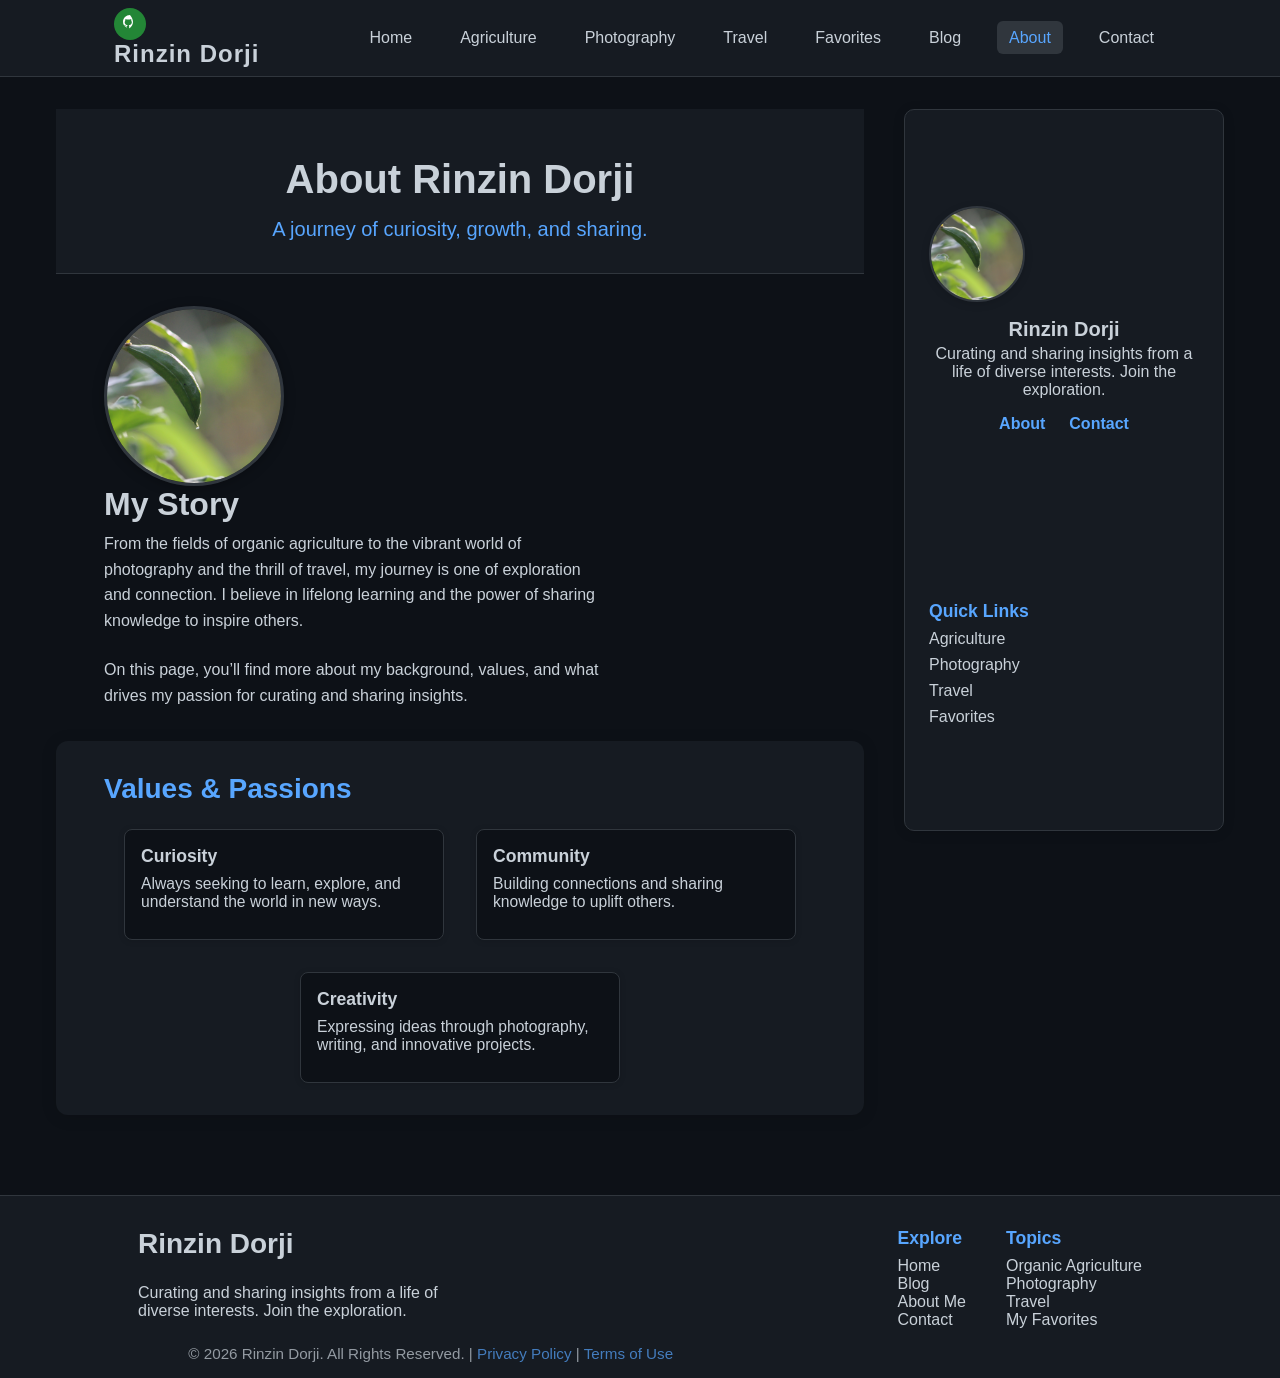
==== sub_pages/about.html @ 761f6019 "Add files via upload" ====
<!DOCTYPE html>
<html lang="en">
<head>
    <meta charset="UTF-8">
    <meta name="viewport" content="width=device-width, initial-scale=1.0">
    <title>About - Rinzin Dorji</title>
    <meta name="description" content="Learn more about Rinzin Dorji, his journey, values, and passions.">
    <link rel="stylesheet" href="../style.css">
    <link rel="icon" href="../favicon.ico" type="image/x-icon">
</head>
<body>
    <header class="site-header" id="site-header">
        <div class="container header-container">
            <div class="logo">
                <a href="../index.html" aria-label="Homepage">
                    <svg width="32" height="32" viewBox="0 0 16 16" fill="none" xmlns="http://www.w3.org/2000/svg" style="vertical-align:middle;margin-right:8px;"><circle cx="8" cy="8" r="8" fill="#238636"/><path d="M8 3.5C6.07 3.5 4.5 5.07 4.5 7C4.5 8.23 5.23 9.29 6.25 9.75C6.38 9.78 6.43 9.7 6.43 9.63C6.43 9.57 6.43 9.41 6.43 9.25C5.68 9.41 5.5 8.93 5.5 8.93C5.39 8.68 5.18 8.61 5.18 8.61C4.89 8.43 5.2 8.44 5.2 8.44C5.52 8.46 5.7 8.77 5.7 8.77C5.98 9.25 6.47 9.11 6.67 9.04C6.7 8.83 6.78 8.7 6.87 8.62C6.13 8.54 5.34 8.28 5.34 7.18C5.34 6.85 5.46 6.6 5.65 6.41C5.62 6.33 5.52 6.04 5.68 5.62C5.68 5.62 5.91 5.54 6.43 5.81C6.65 5.75 6.89 5.72 7.13 5.72C7.37 5.72 7.61 5.75 7.83 5.81C8.35 5.54 8.58 5.62 8.58 5.62C8.74 6.04 8.64 6.33 8.61 6.41C8.8 6.6 8.92 6.85 8.92 7.18C8.92 8.29 8.13 8.54 7.39 8.62C7.5 8.72 7.6 8.91 7.6 9.21C7.6 9.62 7.59 9.89 7.59 9.97C7.59 10.04 7.64 10.12 7.77 10.09C8.79 9.29 9.5 8.23 9.5 7C9.5 5.07 7.93 3.5 8 3.5Z" fill="#fff"/></svg>
                    Rinzin Dorji
                </a>
            </div>
            <nav class="main-navigation" aria-label="Main Navigation">
                <ul id="main-navigation-list" class="nav-list">
                    <li><a href="../index.html" class="nav-link">Home</a></li>
                    <li><a href="organic-agriculture.html" class="nav-link">Agriculture</a></li>
                    <li><a href="photography.html" class="nav-link">Photography</a></li>
                    <li><a href="travel.html" class="nav-link">Travel</a></li>
                    <li><a href="favorites.html" class="nav-link">Favorites</a></li>
                    <li><a href="blog.html" class="nav-link">Blog</a></li>
                    <li><a href="about.html" class="nav-link current-page">About</a></li>
                    <li><a href="contact.html" class="nav-link">Contact</a></li>
                </ul>
            </nav>
        </div>
    </header>
    <main class="github-main-layout">
        <div class="github-main-content">
            <section class="hero-section animate-on-scroll">
                <div class="container">
                    <div class="hero-content">
                        <h1 class="hero-title">About Rinzin Dorji</h1>
                        <p class="hero-subtitle">A journey of curiosity, growth, and sharing.</p>
                    </div>
                </div>
            </section>
            <section class="intro-section animate-on-scroll">
                <div class="container intro-container">
                    <div class="intro-image">
                        <img src="../IMG_4759.JPG" alt="Portrait of Rinzin Dorji" loading="lazy">
                    </div>
                    <div class="intro-text">
                        <h2>My Story</h2>
                        <p>From the fields of organic agriculture to the vibrant world of photography and the thrill of travel, my journey is one of exploration and connection. I believe in lifelong learning and the power of sharing knowledge to inspire others.</p>
                        <p>On this page, you’ll find more about my background, values, and what drives my passion for curating and sharing insights.</p>
                    </div>
                </div>
            </section>
            <section class="featured-section alternate-bg animate-on-scroll">
                <div class="container">
                    <h2 class="section-title">Values & Passions</h2>
                    <div class="featured-grid">
                        <article class="featured-item">
                            <div class="item-content">
                                <h3>Curiosity</h3>
                                <p>Always seeking to learn, explore, and understand the world in new ways.</p>
                            </div>
                        </article>
                        <article class="featured-item">
                            <div class="item-content">
                                <h3>Community</h3>
                                <p>Building connections and sharing knowledge to uplift others.</p>
                            </div>
                        </article>
                        <article class="featured-item">
                            <div class="item-content">
                                <h3>Creativity</h3>
                                <p>Expressing ideas through photography, writing, and innovative projects.</p>
                            </div>
                        </article>
                    </div>
                </div>
            </section>
        </div>
        <aside class="github-sidebar">
            <section class="profile-card">
                <img src="../IMG_4759.JPG" alt="Portrait of Rinzin Dorji" class="profile-avatar" loading="lazy">
                <h3>Rinzin Dorji</h3>
                <p>Curating and sharing insights from a life of diverse interests. Join the exploration.</p>
                <ul class="profile-links">
                    <li><a href="about.html">About</a></li>
                    <li><a href="contact.html">Contact</a></li>
                </ul>
            </section>
            <section class="quick-links">
                <h4>Quick Links</h4>
                <ul>
                    <li><a href="organic-agriculture.html">Agriculture</a></li>
                    <li><a href="photography.html">Photography</a></li>
                    <li><a href="travel.html">Travel</a></li>
                    <li><a href="favorites.html">Favorites</a></li>
                </ul>
            </section>
        </aside>
    </main>
    <footer class="site-footer">
        <div class="container">
            <div class="footer-content">
                <div class="footer-about">
                    <h3><a href="../index.html">Rinzin Dorji</a></h3>
                    <p>Curating and sharing insights from a life of diverse interests. Join the exploration.</p>
                </div>
                <nav class="footer-nav" aria-label="Footer Navigation">
                    <div>
                        <h4>Explore</h4>
                        <ul>
                            <li><a href="../index.html">Home</a></li>
                            <li><a href="blog.html">Blog</a></li>
                            <li><a href="about.html">About Me</a></li>
                            <li><a href="contact.html">Contact</a></li>
                        </ul>
                    </div>
                    <div>
                        <h4>Topics</h4>
                        <ul>
                            <li><a href="organic-agriculture.html">Organic Agriculture</a></li>
                            <li><a href="photography.html">Photography</a></li>
                            <li><a href="travel.html">Travel</a></li>
                            <li><a href="favorites.html">My Favorites</a></li>
                        </ul>
                    </div>
                </nav>
            </div>
            <div class="copyright">
                <p>&copy; <span id="current-year"></span> Rinzin Dorji. All Rights Reserved. | <a href="#">Privacy Policy</a> | <a href="#">Terms of Use</a></p>
            </div>
        </div>
    </footer>
    <script src="../script.js" defer></script>
</body>
</html>
---- style.css ----
/* style.css - Modern Personal Sharing Hub */

/* ========================================
   0. VARIABLES & BASE
   ======================================== */
:root {
    /* Color Palette */
    --color-bg: #0d1117;
    --color-bg-secondary: #161b22;
    --color-fg: #c9d1d9;
    --color-accent: #238636;
    --color-border: #30363d;
    --color-link: #58a6ff;
    --color-link-hover: #1f6feb;

    /* Typography */
    --font-main: 'Inter', 'Segoe UI', Arial, sans-serif;

    /* Layout & Spacing */
    --container-width: 1100px;
    --spacing-unit: 1rem; /* 16px */
    --spacing-xs: calc(var(--spacing-unit) * 0.5);  /* 8px */
    --spacing-sm: var(--spacing-unit);             /* 16px */
    --spacing-md: calc(var(--spacing-unit) * 1.5); /* 24px */
    --spacing-lg: calc(var(--spacing-unit) * 2.5); /* 40px */
    --spacing-xl: calc(var(--spacing-unit) * 4);   /* 64px */
    --spacing-xxl: calc(var(--spacing-unit) * 6);  /* 96px */

    /* Borders & Shadows */
    --border-radius-sm: 4px;
    --border-radius-md: 8px;
    --border-width: 1px;
    --shadow-sm: 0 1px 3px rgba(0, 0, 0, 0.05);
    --shadow-md: 0 4px 12px rgba(0, 0, 0, 0.1);
    --shadow-lg: 0 10px 30px rgba(0, 0, 0, 0.1);

    /* Transitions */
    --transition-duration: 0.3s;
    --transition-timing: ease-in-out;
}

/* Reset & Base Styles */
*, *::before, *::after {
    box-sizing: border-box;
    margin: 0;
    padding: 0;
}

html {
    font-size: var(--base-font-size);
    scroll-behavior: smooth;
    -webkit-font-smoothing: antialiased;
    -moz-osx-font-smoothing: grayscale;
}

body {
    background: var(--color-bg);
    color: var(--color-fg);
    font-family: var(--font-main);
    margin: 0;
    padding: 0;
    min-height: 100vh;
}

/* ========================================
   1. ACCESSIBILITY & UTILITIES
   ======================================== */
.skip-link {
    position: absolute;
    top: -999px; /* Hide off-screen */
    left: var(--spacing-sm);
    background-color: var(--color-accent);
    color: var(--color-fg);
    padding: var(--spacing-xs) var(--spacing-sm);
    z-index: 1100;
    text-decoration: none;
    font-weight: 600;
    border-radius: 0 0 var(--border-radius-sm) var(--border-radius-sm);
    transition: top var(--transition-duration) var(--transition-timing);
}
.skip-link:focus {
    top: 0;
}

/* Animation Utility */
.animate-on-scroll {
    opacity: 0;
    transform: translateY(20px); /* Subtle upward movement */
    transition: opacity 0.6s var(--transition-timing), transform 0.6s var(--transition-timing);
}
.animate-on-scroll.is-visible {
    opacity: 1;
    transform: translateY(0);
}
.delay-1 { transition-delay: 0.1s; }
.delay-2 { transition-delay: 0.2s; }
.delay-3 { transition-delay: 0.3s; }
.delay-4 { transition-delay: 0.4s; }

/* ========================================
   2. TYPOGRAPHY & BASE ELEMENTS
   ======================================== */
h1, h2, h3, h4, h5, h6 {
    font-family: var(--font-main);
    color: var(--color-fg);
    margin-top: 0;
    margin-bottom: var(--spacing-md);
    font-weight: 700;
    line-height: var(--line-height-heading);
}
h1 { font-size: clamp(2.5rem, 5vw, 3.5rem); } /* Responsive heading size */
h2 { font-size: clamp(2rem, 4vw, 2.75rem); }
h3 { font-size: clamp(1.5rem, 3vw, 1.75rem); }
h4 { font-size: clamp(1.2rem, 2.5vw, 1.35rem); }

p {
    margin-bottom: var(--spacing-md);
    max-width: 75ch; /* Improve readability */
}
p:last-child {
    margin-bottom: 0;
}

a {
    color: var(--color-link);
    text-decoration: none;
    transition: color var(--transition-duration) var(--transition-timing);
}
a:hover, a:focus {
    color: var(--color-link-hover);
    text-decoration: underline;
}

img, svg, video {
    max-width: 100%;
    height: auto;
    display: block;
}

/* Buttons */
.button,
.button-secondary {
    display: inline-block;
    padding: 0.6rem 1.5rem;
    border-radius: 6px;
    font-weight: 600;
    text-decoration: none;
    font-size: 1rem;
    transition: background 0.2s, color 0.2s;
    cursor: pointer;
}
.button {
    background: var(--color-accent);
    color: #fff;
    border: none;
}
.button:hover {
    background: #2ea043;
}
.button-secondary {
    background: transparent;
    color: var(--color-link);
    border: 1px solid var(--color-link);
}
.button-secondary:hover {
    background: var(--color-link);
    color: #fff;
}

/* Focus Styles */
*:focus-visible {
    outline: 3px solid var(--color-link);
    outline-offset: 2px;
    border-radius: var(--border-radius-sm);
}

/* ========================================
   3. LAYOUT & CONTAINER
   ======================================== */
.container {
    width: 100%;
    max-width: var(--container-width);
    margin-left: auto;
    margin-right: auto;
    padding-left: var(--spacing-md);
    padding-right: var(--spacing-md);
}

/* GitHub-inspired main layout */
.github-main-layout {
  display: flex;
  flex-direction: row;
  align-items: flex-start;
  max-width: 1200px;
  margin: 0 auto;
  padding: 2rem 1rem 0 1rem;
  gap: 2.5rem;
}

.github-main-content {
  flex: 3 1 0;
  min-width: 0;
}

.github-sidebar {
  flex: 1 1 260px;
  max-width: 320px;
  background: var(--color-bg-secondary);
  border: 1px solid var(--color-border);
  border-radius: 10px;
  padding: 2rem 1.5rem;
  box-shadow: 0 2px 12px #0002;
  position: sticky;
  top: 90px;
  height: fit-content;
}

.profile-card {
  text-align: center;
  margin-bottom: 2.5rem;
}
.profile-avatar {
  width: 96px;
  height: 96px;
  border-radius: 50%;
  border: 2px solid var(--color-border);
  margin-bottom: 1rem;
  object-fit: cover;
  box-shadow: 0 2px 8px #0002;
}
.profile-card h3 {
  margin: 0.5rem 0 0.25rem 0;
  font-size: 1.25rem;
  color: var(--color-fg);
}
.profile-card p {
  color: var(--color-fg);
  font-size: 1rem;
  margin-bottom: 1rem;
}
.profile-links {
  list-style: none;
  padding: 0;
  margin: 0;
  display: flex;
  justify-content: center;
  gap: 1.5rem;
}
.profile-links a {
  color: var(--color-link);
  font-weight: 600;
  text-decoration: none;
  font-size: 1rem;
}
.profile-links a:hover {
  color: var(--color-link-hover);
}

.quick-links {
  margin-top: 2rem;
}
.quick-links h4 {
  color: var(--color-link);
  font-size: 1.1rem;
  margin-bottom: 0.5rem;
  text-align: left;
}
.quick-links ul {
  list-style: none;
  padding: 0;
  margin: 0;
}
.quick-links li {
  margin-bottom: 0.5rem;
}
.quick-links a {
  color: var(--color-fg);
  text-decoration: none;
  font-size: 1rem;
  transition: color 0.2s;
}
.quick-links a:hover {
  color: var(--color-link);
}

@media (max-width: 1000px) {
  .github-main-layout {
    flex-direction: column;
    gap: 2rem;
    padding: 1rem 0.5rem 0 0.5rem;
  }
  .github-sidebar {
    position: static;
    max-width: 100%;
    width: 100%;
    margin-bottom: 2rem;
  }
}

@media (max-width: 600px) {
  .github-main-layout {
    flex-direction: column;
    padding: 0.5rem 0.1rem 0 0.1rem;
    gap: 1rem;
  }
  .github-sidebar {
    padding: 1rem 0.5rem;
    max-width: 100%;
    width: 100%;
    margin-bottom: 1.5rem;
  }
  .github-main-content {
    width: 100%;
    min-width: 0;
  }
  .profile-avatar {
    width: 72px;
    height: 72px;
  }
  .profile-card h3 {
    font-size: 1.05rem;
  }
  .profile-card p {
    font-size: 0.95rem;
  }
  .quick-links h4 {
    font-size: 1rem;
  }
  .quick-links a {
    font-size: 0.95rem;
  }
  .hero-title {
    font-size: 1.2rem;
  }
  .hero-section {
    padding: 1.5rem 0 1rem 0;
  }
  .intro-section {
    flex-direction: column;
    gap: 1rem;
    padding: 0 0.5rem;
  }
  .intro-image img {
    width: 90px;
    height: 90px;
  }
  .intro-text h2 {
    font-size: 1.1rem;
  }
  .featured-section {
    padding: 1rem 0.5rem;
    margin: 1rem auto;
  }
  .section-title {
    font-size: 1rem;
  }
  .featured-item img {
    height: 100px;
  }
  .item-content h3 {
    font-size: 0.98rem;
  }
  .item-content p {
    font-size: 0.92rem;
  }
}

/* ========================================
   4. HEADER & NAVIGATION
   ======================================== */
.site-header {
    background: var(--color-bg-secondary);
    border-bottom: 1px solid var(--color-border);
    padding: 0.5rem 0;
    position: sticky;
    top: 0;
    z-index: 100;
}

.header-container {
    display: flex;
    align-items: center;
    justify-content: space-between;
    max-width: var(--container-width);
    margin: 0 auto;
    padding: 0 1.5rem;
}

.logo a {
    color: var(--color-fg);
    font-weight: 700;
    font-size: 1.5rem;
    text-decoration: none;
    letter-spacing: 1px;
}

.main-navigation .nav-list {
    display: flex;
    gap: 1.5rem;
    list-style: none;
    margin: 0;
    padding: 0;
}

.main-navigation .nav-link {
    color: var(--color-fg);
    text-decoration: none;
    font-weight: 500;
    padding: 0.5rem 0.75rem;
    border-radius: 6px;
    transition: background 0.2s, color 0.2s;
}

.main-navigation .nav-link:hover,
.main-navigation .nav-link.current-page {
    background: var(--color-border);
    color: var(--color-link);
}

/* ========================================
   5. MAIN CONTENT & SECTIONS
   ======================================== */
main {
    padding-top: 0; /* Header is sticky */
}

section {
    padding: var(--spacing-xl) 0;
}
.alternate-bg {
    background-color: var(--color-bg-secondary);
}

/* Hero Section */
.hero-section {
    background: var(--color-bg-secondary);
    padding: 3rem 0 2rem 0;
    text-align: center;
    border-bottom: 1px solid var(--color-border);
    transition: transform 0.5s var(--transition-timing), opacity 0.5s var(--transition-timing);
    will-change: transform, opacity;
}
.hero-section.zoomed-out {
    transform: scale(0.92);
    opacity: 0.7;
}

.hero-title {
    font-size: 2.5rem;
    font-weight: 700;
    margin-bottom: 1rem;
    color: var(--color-fg);
}

.hero-subtitle {
    font-size: 1.25rem;
    color: var(--color-link);
    margin-bottom: 2rem;
}

.hero-button {
    background: var(--color-accent);
    color: #fff;
    border: none;
    padding: 0.75rem 2rem;
    border-radius: 6px;
    font-size: 1rem;
    font-weight: 600;
    cursor: pointer;
    text-decoration: none;
    transition: background 0.2s;
}
.hero-button:hover {
    background: #2ea043;
}

/* Intro Section */
.intro-section {
    display: flex;
    flex-wrap: wrap;
    align-items: center;
    justify-content: center;
    gap: 2rem;
    max-width: var(--container-width);
    margin: 2rem auto;
    padding: 0 1.5rem;
}

.intro-image img {
    width: 180px;
    height: 180px;
    object-fit: cover;
    border-radius: 50%;
    border: 3px solid var(--color-border);
    box-shadow: 0 2px 12px #0004;
}

.intro-text {
    max-width: 500px;
}

.intro-text h2 {
    font-size: 2rem;
    margin-bottom: 0.5rem;
    color: var(--color-fg);
}

.intro-text p {
    color: var(--color-fg);
    line-height: 1.6;
}

/* Featured Sections */
.featured-section {
    background: var(--color-bg-secondary);
    border-radius: 12px;
    margin: 2rem auto;
    max-width: var(--container-width);
    padding: 2rem 1.5rem;
    box-shadow: 0 2px 16px #0002;
}

.section-title {
    font-size: 1.75rem;
    color: var(--color-link);
    margin-bottom: 1.5rem;
    font-weight: 700;
}

.featured-grid {
    display: flex;
    flex-wrap: wrap;
    gap: 2rem;
    justify-content: center;
}

.featured-item {
    background: var(--color-bg);
    border: 1px solid var(--color-border);
    border-radius: 8px;
    box-shadow: 0 1px 6px #0002;
    overflow: hidden;
    max-width: 320px;
    flex: 1 1 300px;
    display: flex;
    flex-direction: column;
    transition: transform 0.15s, box-shadow 0.15s;
}
.featured-item:hover {
    transform: translateY(-4px) scale(1.03);
    box-shadow: 0 4px 24px #0004;
}
.featured-item img {
    width: 100%;
    height: 180px;
    object-fit: cover;
    border-bottom: 1px solid var(--color-border);
}
.item-content {
    padding: 1rem;
}
.item-content h3 {
    font-size: 1.1rem;
    color: var(--color-fg);
    margin: 0 0 0.5rem 0;
}
.item-content p {
    color: var(--color-fg);
    font-size: 0.98rem;
    margin-bottom: 0.75rem;
}
.read-more-link {
    color: var(--color-link);
    font-weight: 600;
    text-decoration: none;
    font-size: 0.95rem;
}
.read-more-link:hover {
    color: var(--color-link-hover);
}

.section-link {
    text-align: center;
    margin-top: var(--spacing-lg);
}

/* ========================================
   6. FOOTER
   ======================================== */
.site-footer {
    background: var(--color-bg-secondary);
    border-top: 1px solid var(--color-border);
    color: var(--color-fg);
    padding: 2rem 0 1rem 0;
    margin-top: 3rem;
}
.footer-content {
    display: flex;
    flex-wrap: wrap;
    justify-content: space-between;
    max-width: var(--container-width);
    margin: 0 auto 1rem auto;
    padding: 0 1.5rem;
    gap: 2rem;
}
.footer-about {
    max-width: 350px;
}
.footer-about h3 a {
    color: var(--color-fg);
    text-decoration: none;
    font-weight: 700;
}
.footer-nav {
    display: flex;
    gap: 2.5rem;
}
.footer-nav h4 {
    color: var(--color-link);
    font-size: 1.1rem;
    margin-bottom: 0.5rem;
}
.footer-nav ul {
    list-style: none;
    padding: 0;
    margin: 0;
}
.footer-nav a {
    color: var(--color-fg);
    text-decoration: none;
    font-size: 1rem;
    transition: color 0.2s;
}
.footer-nav a:hover {
    color: var(--color-link);
}

.copyright {
    text-align: center;
    color: var(--color-fg);
    font-size: 0.95rem;
    opacity: 0.7;
}

/* ========================================
   7. RESPONSIVE ADJUSTMENTS
   ======================================== */
@media (max-width: 900px) {
    .header-container,
    .footer-content,
    .intro-section,
    .featured-section {
        flex-direction: column;
        align-items: stretch;
        gap: 1.5rem;
    }
    .featured-grid {
        flex-direction: column;
        gap: 1.5rem;
    }
}
@media (max-width: 600px) {
    .hero-title {
        font-size: 1.2rem;
    }
    .intro-image img {
        width: 90px;
        height: 90px;
    }
    .section-title {
        font-size: 1rem;
    }
    .site-header, .site-footer {
        padding-left: 0.5rem;
        padding-right: 0.5rem;
    }
}
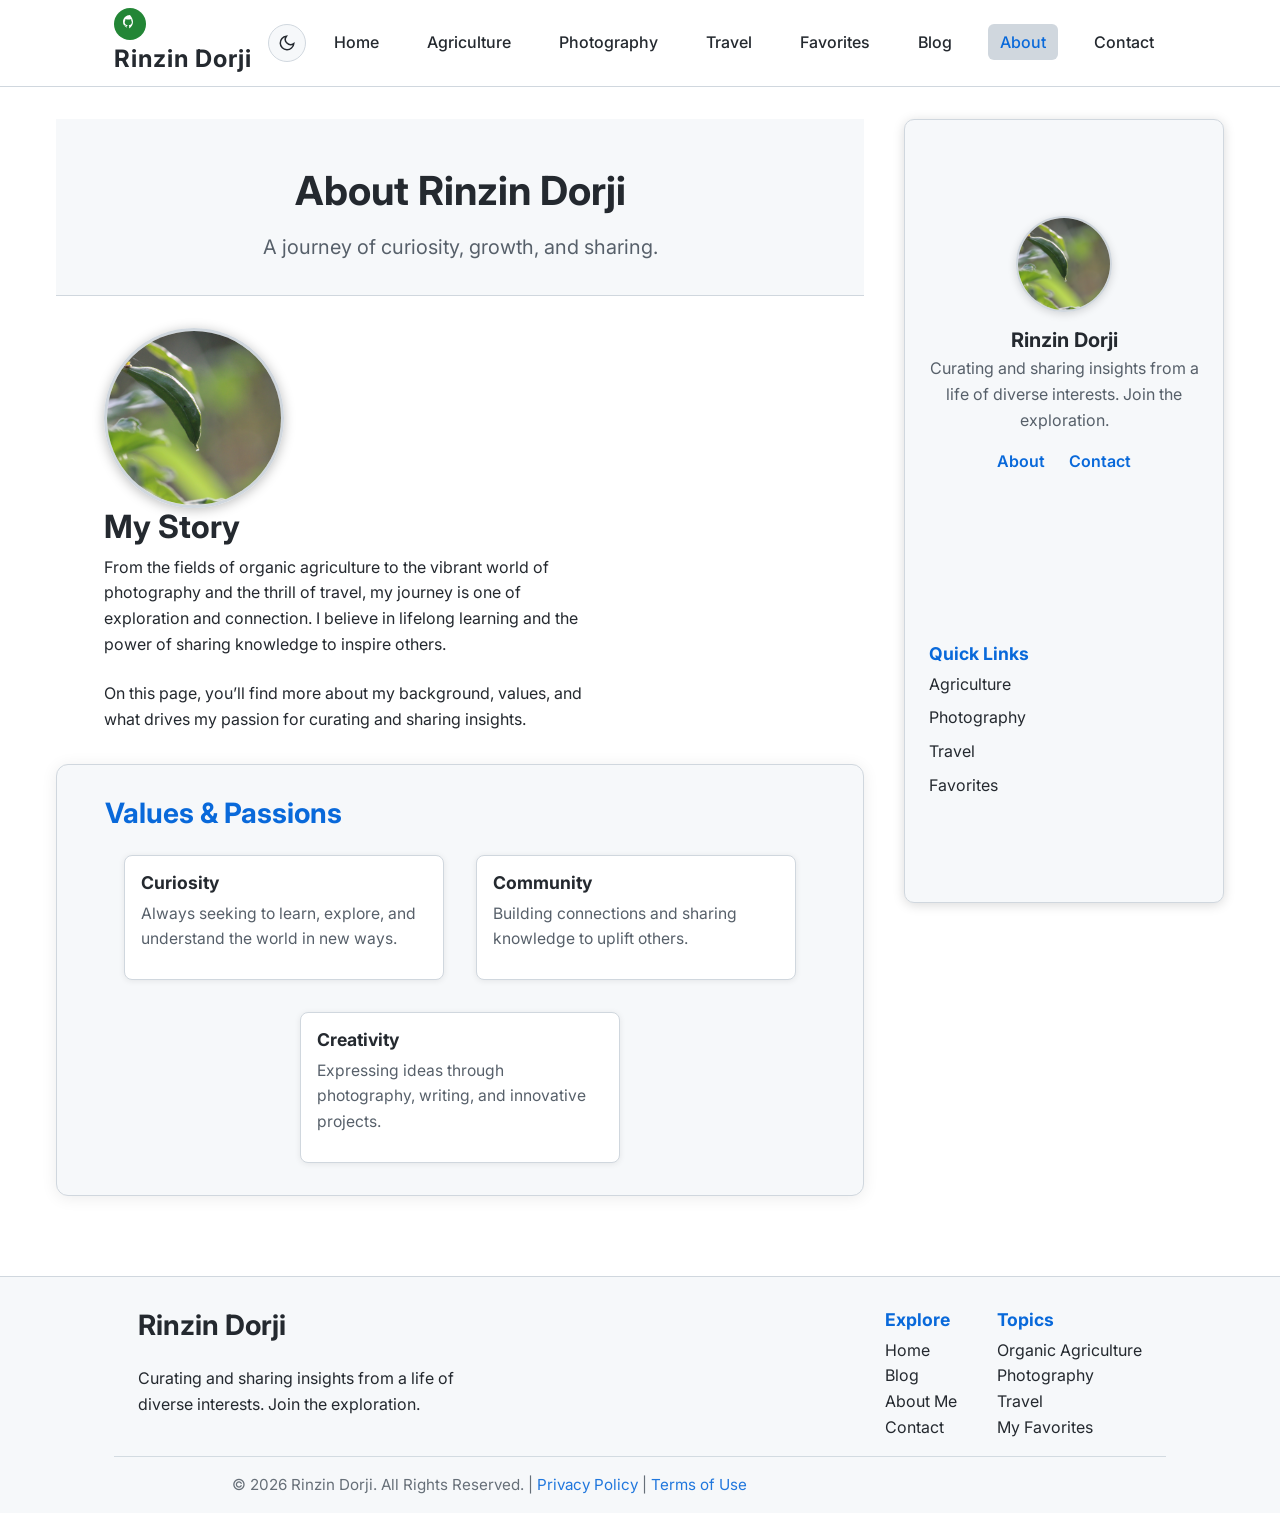
==== commit 2c5b676a: "feat: improve Org site - a11y, SEO, responsive hamburger, theme toggle, sitemap - Add OG/Twitter met" ====
--- a/sub_pages/about.html
+++ b/sub_pages/about.html
@@ -1,138 +1,171 @@
-<!DOCTYPE html>
-<html lang="en">
-<head>
-    <meta charset="UTF-8">
-    <meta name="viewport" content="width=device-width, initial-scale=1.0">
-    <title>About - Rinzin Dorji</title>
-    <meta name="description" content="Learn more about Rinzin Dorji, his journey, values, and passions.">
-    <link rel="stylesheet" href="../style.css">
-    <link rel="icon" href="../favicon.ico" type="image/x-icon">
-</head>
-<body>
-    <header class="site-header" id="site-header">
-        <div class="container header-container">
-            <div class="logo">
-                <a href="../index.html" aria-label="Homepage">
-                    <svg width="32" height="32" viewBox="0 0 16 16" fill="none" xmlns="http://www.w3.org/2000/svg" style="vertical-align:middle;margin-right:8px;"><circle cx="8" cy="8" r="8" fill="#238636"/><path d="M8 3.5C6.07 3.5 4.5 5.07 4.5 7C4.5 8.23 5.23 9.29 6.25 9.75C6.38 9.78 6.43 9.7 6.43 9.63C6.43 9.57 6.43 9.41 6.43 9.25C5.68 9.41 5.5 8.93 5.5 8.93C5.39 8.68 5.18 8.61 5.18 8.61C4.89 8.43 5.2 8.44 5.2 8.44C5.52 8.46 5.7 8.77 5.7 8.77C5.98 9.25 6.47 9.11 6.67 9.04C6.7 8.83 6.78 8.7 6.87 8.62C6.13 8.54 5.34 8.28 5.34 7.18C5.34 6.85 5.46 6.6 5.65 6.41C5.62 6.33 5.52 6.04 5.68 5.62C5.68 5.62 5.91 5.54 6.43 5.81C6.65 5.75 6.89 5.72 7.13 5.72C7.37 5.72 7.61 5.75 7.83 5.81C8.35 5.54 8.58 5.62 8.58 5.62C8.74 6.04 8.64 6.33 8.61 6.41C8.8 6.6 8.92 6.85 8.92 7.18C8.92 8.29 8.13 8.54 7.39 8.62C7.5 8.72 7.6 8.91 7.6 9.21C7.6 9.62 7.59 9.89 7.59 9.97C7.59 10.04 7.64 10.12 7.77 10.09C8.79 9.29 9.5 8.23 9.5 7C9.5 5.07 7.93 3.5 8 3.5Z" fill="#fff"/></svg>
-                    Rinzin Dorji
-                </a>
-            </div>
-            <nav class="main-navigation" aria-label="Main Navigation">
-                <ul id="main-navigation-list" class="nav-list">
-                    <li><a href="../index.html" class="nav-link">Home</a></li>
-                    <li><a href="organic-agriculture.html" class="nav-link">Agriculture</a></li>
-                    <li><a href="photography.html" class="nav-link">Photography</a></li>
-                    <li><a href="travel.html" class="nav-link">Travel</a></li>
-                    <li><a href="favorites.html" class="nav-link">Favorites</a></li>
-                    <li><a href="blog.html" class="nav-link">Blog</a></li>
-                    <li><a href="about.html" class="nav-link current-page">About</a></li>
-                    <li><a href="contact.html" class="nav-link">Contact</a></li>
-                </ul>
-            </nav>
-        </div>
-    </header>
-    <main class="github-main-layout">
-        <div class="github-main-content">
-            <section class="hero-section animate-on-scroll">
-                <div class="container">
-                    <div class="hero-content">
-                        <h1 class="hero-title">About Rinzin Dorji</h1>
-                        <p class="hero-subtitle">A journey of curiosity, growth, and sharing.</p>
-                    </div>
-                </div>
-            </section>
-            <section class="intro-section animate-on-scroll">
-                <div class="container intro-container">
-                    <div class="intro-image">
-                        <img src="../IMG_4759.JPG" alt="Portrait of Rinzin Dorji" loading="lazy">
-                    </div>
-                    <div class="intro-text">
-                        <h2>My Story</h2>
-                        <p>From the fields of organic agriculture to the vibrant world of photography and the thrill of travel, my journey is one of exploration and connection. I believe in lifelong learning and the power of sharing knowledge to inspire others.</p>
-                        <p>On this page, you’ll find more about my background, values, and what drives my passion for curating and sharing insights.</p>
-                    </div>
-                </div>
-            </section>
-            <section class="featured-section alternate-bg animate-on-scroll">
-                <div class="container">
-                    <h2 class="section-title">Values & Passions</h2>
-                    <div class="featured-grid">
-                        <article class="featured-item">
-                            <div class="item-content">
-                                <h3>Curiosity</h3>
-                                <p>Always seeking to learn, explore, and understand the world in new ways.</p>
-                            </div>
-                        </article>
-                        <article class="featured-item">
-                            <div class="item-content">
-                                <h3>Community</h3>
-                                <p>Building connections and sharing knowledge to uplift others.</p>
-                            </div>
-                        </article>
-                        <article class="featured-item">
-                            <div class="item-content">
-                                <h3>Creativity</h3>
-                                <p>Expressing ideas through photography, writing, and innovative projects.</p>
-                            </div>
-                        </article>
-                    </div>
-                </div>
-            </section>
-        </div>
-        <aside class="github-sidebar">
-            <section class="profile-card">
-                <img src="../IMG_4759.JPG" alt="Portrait of Rinzin Dorji" class="profile-avatar" loading="lazy">
-                <h3>Rinzin Dorji</h3>
-                <p>Curating and sharing insights from a life of diverse interests. Join the exploration.</p>
-                <ul class="profile-links">
-                    <li><a href="about.html">About</a></li>
-                    <li><a href="contact.html">Contact</a></li>
-                </ul>
-            </section>
-            <section class="quick-links">
-                <h4>Quick Links</h4>
-                <ul>
-                    <li><a href="organic-agriculture.html">Agriculture</a></li>
-                    <li><a href="photography.html">Photography</a></li>
-                    <li><a href="travel.html">Travel</a></li>
-                    <li><a href="favorites.html">Favorites</a></li>
-                </ul>
-            </section>
-        </aside>
-    </main>
-    <footer class="site-footer">
-        <div class="container">
-            <div class="footer-content">
-                <div class="footer-about">
-                    <h3><a href="../index.html">Rinzin Dorji</a></h3>
-                    <p>Curating and sharing insights from a life of diverse interests. Join the exploration.</p>
-                </div>
-                <nav class="footer-nav" aria-label="Footer Navigation">
-                    <div>
-                        <h4>Explore</h4>
-                        <ul>
-                            <li><a href="../index.html">Home</a></li>
-                            <li><a href="blog.html">Blog</a></li>
-                            <li><a href="about.html">About Me</a></li>
-                            <li><a href="contact.html">Contact</a></li>
-                        </ul>
-                    </div>
-                    <div>
-                        <h4>Topics</h4>
-                        <ul>
-                            <li><a href="organic-agriculture.html">Organic Agriculture</a></li>
-                            <li><a href="photography.html">Photography</a></li>
-                            <li><a href="travel.html">Travel</a></li>
-                            <li><a href="favorites.html">My Favorites</a></li>
-                        </ul>
-                    </div>
-                </nav>
-            </div>
-            <div class="copyright">
-                <p>&copy; <span id="current-year"></span> Rinzin Dorji. All Rights Reserved. | <a href="#">Privacy Policy</a> | <a href="#">Terms of Use</a></p>
-            </div>
-        </div>
-    </footer>
-    <script src="../script.js" defer></script>
-</body>
-</html>+<!DOCTYPE html>
+<html lang="en">
+<head>
+    <meta charset="UTF-8">
+    <meta name="viewport" content="width=device-width, initial-scale=1.0">
+    <title>About - Rinzin Dorji</title>
+    <meta name="description" content="Learn more about Rinzin Dorji, his journey, values, and passions.">
+    <meta name="author" content="Rinzin Dorji">
+    <meta name="theme-color" content="#0d1117">
+    <meta name="color-scheme" content="dark light">
+    <link rel="canonical" href="https://rinzinzz.github.io/Org/sub_pages/about.html">
+    <meta property="og:type" content="website">
+    <meta property="og:title" content="About - Rinzin Dorji">
+    <meta property="og:description" content="Learn more about Rinzin Dorji, his journey, values, and passions.">
+    <meta property="og:url" content="https://rinzinzz.github.io/Org/sub_pages/about.html">
+    <meta property="og:site_name" content="Rinzin Dorji">
+    <meta property="og:image" content="https://rinzinzz.github.io/Org/IMG_4759.JPG">
+    <meta property="og:image:alt" content="Portrait of Rinzin Dorji">
+    <meta property="og:locale" content="en_US">
+    <meta name="twitter:card" content="summary_large_image">
+    <meta name="twitter:title" content="About - Rinzin Dorji">
+    <meta name="twitter:description" content="Learn more about Rinzin Dorji, his journey, values, and passions.">
+    <meta name="twitter:image" content="https://rinzinzz.github.io/Org/IMG_4759.JPG">
+    <meta name="twitter:creator" content="@RinzinDorji">
+    <link rel="preconnect" href="https://fonts.googleapis.com">
+    <link rel="preconnect" href="https://fonts.gstatic.com" crossorigin>
+    <link href="https://fonts.googleapis.com/css2?family=Inter:wght@400;600;700&display=swap" rel="stylesheet">
+    <link rel="stylesheet" href="../style.css">
+    <link rel="icon" href="../favicon.ico" type="image/x-icon">
+    <link rel="icon" href="data:image/svg+xml,%3Csvg xmlns='http://www.w3.org/2000/svg' viewBox='0 0 32 32'%3E%3Ccircle cx='16' cy='16' r='16' fill='%23238636'/%3E%3Ctext x='16' y='21' text-anchor='middle' font-family='Inter,Arial' font-size='14' font-weight='700' fill='white'%3ERD%3C/text%3E%3C/svg%3E" type="image/svg+xml">
+    <script type="application/ld+json">{"@context":"https://schema.org","@type":"Person","name":"Rinzin Dorji","url":"https://rinzinzz.github.io/Org/","image":"https://rinzinzz.github.io/Org/IMG_4759.JPG","description":"Curating and sharing insights on organic agriculture, photography, travel and more."}</script>
+</head>
+<body>
+    <a href="#main-content" class="skip-link">Skip to main content</a>
+    <header class="site-header" id="site-header">
+        <div class="container header-container">
+            <div class="logo">
+                <a href="../index.html" aria-label="Homepage">
+                    <svg width="32" height="32" viewBox="0 0 16 16" fill="none" xmlns="http://www.w3.org/2000/svg" style="vertical-align:middle;margin-right:8px;" aria-hidden="true"><circle cx="8" cy="8" r="8" fill="#238636"/><path d="M8 3.5C6.07 3.5 4.5 5.07 4.5 7C4.5 8.23 5.23 9.29 6.25 9.75C6.38 9.78 6.43 9.7 6.43 9.63C6.43 9.57 6.43 9.41 6.43 9.25C5.68 9.41 5.5 8.93 5.5 8.93C5.39 8.68 5.18 8.61 5.18 8.61C4.89 8.43 5.2 8.44 5.2 8.44C5.52 8.46 5.7 8.77 5.7 8.77C5.98 9.25 6.47 9.11 6.67 9.04C6.7 8.83 6.78 8.7 6.87 8.62C6.13 8.54 5.34 8.28 5.34 7.18C5.34 6.85 5.46 6.6 5.65 6.41C5.62 6.33 5.52 6.04 5.68 5.62C5.68 5.62 5.91 5.54 6.43 5.81C6.65 5.75 6.89 5.72 7.13 5.72C7.37 5.72 7.61 5.75 7.83 5.81C8.35 5.54 8.58 5.62 8.58 5.62C8.74 6.04 8.64 6.33 8.61 6.41C8.8 6.6 8.92 6.85 8.92 7.18C8.92 8.29 8.13 8.54 7.39 8.62C7.5 8.72 7.6 8.91 7.6 9.21C7.6 9.62 7.59 9.89 7.59 9.97C7.59 10.04 7.64 10.12 7.77 10.09C8.79 9.29 9.5 8.23 9.5 7C9.5 5.07 7.93 3.5 8 3.5Z" fill="#fff"/></svg>
+                    Rinzin Dorji
+                </a>
+            </div>
+            <div class="header-actions">
+                <button id="theme-toggle" aria-label="Switch to light theme" title="Toggle theme" type="button">
+                    <svg class="icon-sun" width="18" height="18" viewBox="0 0 24 24" fill="none" stroke="currentColor" stroke-width="2" aria-hidden="true"><circle cx="12" cy="12" r="5"/><path d="M12 1v2M12 21v2M4.2 4.2l1.4 1.4M18.4 18.4l1.4 1.4M1 12h2M21 12h2M4.2 19.8l1.4-1.4M18.4 5.6l1.4-1.4"/></svg>
+                    <svg class="icon-moon" width="18" height="18" viewBox="0 0 24 24" fill="none" stroke="currentColor" stroke-width="2" aria-hidden="true"><path d="M21 12.79A9 9 0 1 1 11.21 3 7 7 0 0 0 21 12.79z"/></svg>
+                </button>
+                <button id="mobile-menu-toggle" aria-expanded="false" aria-controls="main-navigation-list" aria-label="Toggle navigation menu" type="button">
+                    <svg class="icon-hamburger" viewBox="0 0 24 24" fill="none" stroke="currentColor" stroke-width="2" aria-hidden="true"><line x1="3" y1="6" x2="21" y2="6"/><line x1="3" y1="12" x2="21" y2="12"/><line x1="3" y1="18" x2="21" y2="18"/></svg>
+                    <svg class="icon-close" viewBox="0 0 24 24" fill="none" stroke="currentColor" stroke-width="2" aria-hidden="true"><line x1="18" y1="6" x2="6" y2="18"/><line x1="6" y1="6" x2="18" y2="18"/></svg>
+                </button>
+            </div>
+            <nav class="main-navigation" aria-label="Main Navigation">
+                <ul id="main-navigation-list" class="nav-list">
+                    <li><a href="../index.html" class="nav-link">Home</a></li>
+                    <li><a href="organic-agriculture.html" class="nav-link">Agriculture</a></li>
+                    <li><a href="photography.html" class="nav-link">Photography</a></li>
+                    <li><a href="travel.html" class="nav-link">Travel</a></li>
+                    <li><a href="favorites.html" class="nav-link">Favorites</a></li>
+                    <li><a href="blog.html" class="nav-link">Blog</a></li>
+                    <li><a href="about.html" class="nav-link current-page" aria-current="page">About</a></li>
+                    <li><a href="contact.html" class="nav-link">Contact</a></li>
+                </ul>
+            </nav>
+        </div>
+    </header>
+    <main id="main-content" class="github-main-layout">
+        <div class="github-main-content">
+            <section class="hero-section animate-on-scroll">
+                <div class="container">
+                    <div class="hero-content">
+                        <h1 class="hero-title">About Rinzin Dorji</h1>
+                        <p class="hero-subtitle">A journey of curiosity, growth, and sharing.</p>
+                    </div>
+                </div>
+            </section>
+            <section class="intro-section animate-on-scroll" aria-labelledby="story-heading">
+                <div class="container intro-container">
+                    <div class="intro-image">
+                        <img src="../IMG_4759.JPG" alt="Portrait of Rinzin Dorji" loading="lazy" decoding="async" width="180" height="180">
+                    </div>
+                    <div class="intro-text">
+                        <h2 id="story-heading">My Story</h2>
+                        <p>From the fields of organic agriculture to the vibrant world of photography and the thrill of travel, my journey is one of exploration and connection. I believe in lifelong learning and the power of sharing knowledge to inspire others.</p>
+                        <p>On this page, you’ll find more about my background, values, and what drives my passion for curating and sharing insights.</p>
+                    </div>
+                </div>
+            </section>
+            <section class="featured-section alternate-bg animate-on-scroll" aria-labelledby="values-heading">
+                <div class="container">
+                    <h2 id="values-heading" class="section-title">Values &amp; Passions</h2>
+                    <div class="featured-grid">
+                        <article class="featured-item">
+                            <div class="item-content">
+                                <h3>Curiosity</h3>
+                                <p>Always seeking to learn, explore, and understand the world in new ways.</p>
+                            </div>
+                        </article>
+                        <article class="featured-item">
+                            <div class="item-content">
+                                <h3>Community</h3>
+                                <p>Building connections and sharing knowledge to uplift others.</p>
+                            </div>
+                        </article>
+                        <article class="featured-item">
+                            <div class="item-content">
+                                <h3>Creativity</h3>
+                                <p>Expressing ideas through photography, writing, and innovative projects.</p>
+                            </div>
+                        </article>
+                    </div>
+                </div>
+            </section>
+        </div>
+        <aside class="github-sidebar" aria-label="Sidebar">
+            <section class="profile-card">
+                <img src="../IMG_4759.JPG" alt="Portrait of Rinzin Dorji" class="profile-avatar" loading="lazy" decoding="async" width="96" height="96">
+                <h3>Rinzin Dorji</h3>
+                <p>Curating and sharing insights from a life of diverse interests. Join the exploration.</p>
+                <ul class="profile-links">
+                    <li><a href="about.html" aria-current="page">About</a></li>
+                    <li><a href="contact.html">Contact</a></li>
+                </ul>
+            </section>
+            <section class="quick-links" aria-labelledby="quick-links-heading">
+                <h4 id="quick-links-heading">Quick Links</h4>
+                <ul>
+                    <li><a href="organic-agriculture.html">Agriculture</a></li>
+                    <li><a href="photography.html">Photography</a></li>
+                    <li><a href="travel.html">Travel</a></li>
+                    <li><a href="favorites.html">Favorites</a></li>
+                </ul>
+            </section>
+        </aside>
+    </main>
+    <footer class="site-footer">
+        <div class="container">
+            <div class="footer-content">
+                <div class="footer-about">
+                    <h3><a href="../index.html">Rinzin Dorji</a></h3>
+                    <p>Curating and sharing insights from a life of diverse interests. Join the exploration.</p>
+                </div>
+                <nav class="footer-nav" aria-label="Footer Navigation">
+                    <div>
+                        <h4>Explore</h4>
+                        <ul>
+                            <li><a href="../index.html">Home</a></li>
+                            <li><a href="blog.html">Blog</a></li>
+                            <li><a href="about.html">About Me</a></li>
+                            <li><a href="contact.html">Contact</a></li>
+                        </ul>
+                    </div>
+                    <div>
+                        <h4>Topics</h4>
+                        <ul>
+                            <li><a href="organic-agriculture.html">Organic Agriculture</a></li>
+                            <li><a href="photography.html">Photography</a></li>
+                            <li><a href="travel.html">Travel</a></li>
+                            <li><a href="favorites.html">My Favorites</a></li>
+                        </ul>
+                    </div>
+                </nav>
+            </div>
+            <div class="copyright">
+                <p>&copy; <span id="current-year"></span> Rinzin Dorji. All Rights Reserved. | <a href="#">Privacy Policy</a> | <a href="#">Terms of Use</a></p>
+            </div>
+        </div>
+    </footer>
+    <script src="../script.js" defer></script>
+</body>
+</html>
--- a/style.css
+++ b/style.css
@@ -1,677 +1,887 @@
-/* style.css - Modern Personal Sharing Hub */
-
-/* ========================================
-   0. VARIABLES & BASE
-   ======================================== */
-:root {
-    /* Color Palette */
-    --color-bg: #0d1117;
-    --color-bg-secondary: #161b22;
-    --color-fg: #c9d1d9;
-    --color-accent: #238636;
-    --color-border: #30363d;
-    --color-link: #58a6ff;
-    --color-link-hover: #1f6feb;
-
-    /* Typography */
-    --font-main: 'Inter', 'Segoe UI', Arial, sans-serif;
-
-    /* Layout & Spacing */
-    --container-width: 1100px;
-    --spacing-unit: 1rem; /* 16px */
-    --spacing-xs: calc(var(--spacing-unit) * 0.5);  /* 8px */
-    --spacing-sm: var(--spacing-unit);             /* 16px */
-    --spacing-md: calc(var(--spacing-unit) * 1.5); /* 24px */
-    --spacing-lg: calc(var(--spacing-unit) * 2.5); /* 40px */
-    --spacing-xl: calc(var(--spacing-unit) * 4);   /* 64px */
-    --spacing-xxl: calc(var(--spacing-unit) * 6);  /* 96px */
-
-    /* Borders & Shadows */
-    --border-radius-sm: 4px;
-    --border-radius-md: 8px;
-    --border-width: 1px;
-    --shadow-sm: 0 1px 3px rgba(0, 0, 0, 0.05);
-    --shadow-md: 0 4px 12px rgba(0, 0, 0, 0.1);
-    --shadow-lg: 0 10px 30px rgba(0, 0, 0, 0.1);
-
-    /* Transitions */
-    --transition-duration: 0.3s;
-    --transition-timing: ease-in-out;
-}
-
-/* Reset & Base Styles */
-*, *::before, *::after {
-    box-sizing: border-box;
-    margin: 0;
-    padding: 0;
-}
-
-html {
-    font-size: var(--base-font-size);
-    scroll-behavior: smooth;
-    -webkit-font-smoothing: antialiased;
-    -moz-osx-font-smoothing: grayscale;
-}
-
-body {
-    background: var(--color-bg);
-    color: var(--color-fg);
-    font-family: var(--font-main);
-    margin: 0;
-    padding: 0;
-    min-height: 100vh;
-}
-
-/* ========================================
-   1. ACCESSIBILITY & UTILITIES
-   ======================================== */
-.skip-link {
-    position: absolute;
-    top: -999px; /* Hide off-screen */
-    left: var(--spacing-sm);
-    background-color: var(--color-accent);
-    color: var(--color-fg);
-    padding: var(--spacing-xs) var(--spacing-sm);
-    z-index: 1100;
-    text-decoration: none;
-    font-weight: 600;
-    border-radius: 0 0 var(--border-radius-sm) var(--border-radius-sm);
-    transition: top var(--transition-duration) var(--transition-timing);
-}
-.skip-link:focus {
-    top: 0;
-}
-
-/* Animation Utility */
-.animate-on-scroll {
-    opacity: 0;
-    transform: translateY(20px); /* Subtle upward movement */
-    transition: opacity 0.6s var(--transition-timing), transform 0.6s var(--transition-timing);
-}
-.animate-on-scroll.is-visible {
-    opacity: 1;
-    transform: translateY(0);
-}
-.delay-1 { transition-delay: 0.1s; }
-.delay-2 { transition-delay: 0.2s; }
-.delay-3 { transition-delay: 0.3s; }
-.delay-4 { transition-delay: 0.4s; }
-
-/* ========================================
-   2. TYPOGRAPHY & BASE ELEMENTS
-   ======================================== */
-h1, h2, h3, h4, h5, h6 {
-    font-family: var(--font-main);
-    color: var(--color-fg);
-    margin-top: 0;
-    margin-bottom: var(--spacing-md);
-    font-weight: 700;
-    line-height: var(--line-height-heading);
-}
-h1 { font-size: clamp(2.5rem, 5vw, 3.5rem); } /* Responsive heading size */
-h2 { font-size: clamp(2rem, 4vw, 2.75rem); }
-h3 { font-size: clamp(1.5rem, 3vw, 1.75rem); }
-h4 { font-size: clamp(1.2rem, 2.5vw, 1.35rem); }
-
-p {
-    margin-bottom: var(--spacing-md);
-    max-width: 75ch; /* Improve readability */
-}
-p:last-child {
-    margin-bottom: 0;
-}
-
-a {
-    color: var(--color-link);
-    text-decoration: none;
-    transition: color var(--transition-duration) var(--transition-timing);
-}
-a:hover, a:focus {
-    color: var(--color-link-hover);
-    text-decoration: underline;
-}
-
-img, svg, video {
-    max-width: 100%;
-    height: auto;
-    display: block;
-}
-
-/* Buttons */
-.button,
-.button-secondary {
-    display: inline-block;
-    padding: 0.6rem 1.5rem;
-    border-radius: 6px;
-    font-weight: 600;
-    text-decoration: none;
-    font-size: 1rem;
-    transition: background 0.2s, color 0.2s;
-    cursor: pointer;
-}
-.button {
-    background: var(--color-accent);
-    color: #fff;
-    border: none;
-}
-.button:hover {
-    background: #2ea043;
-}
-.button-secondary {
-    background: transparent;
-    color: var(--color-link);
-    border: 1px solid var(--color-link);
-}
-.button-secondary:hover {
-    background: var(--color-link);
-    color: #fff;
-}
-
-/* Focus Styles */
-*:focus-visible {
-    outline: 3px solid var(--color-link);
-    outline-offset: 2px;
-    border-radius: var(--border-radius-sm);
-}
-
-/* ========================================
-   3. LAYOUT & CONTAINER
-   ======================================== */
-.container {
-    width: 100%;
-    max-width: var(--container-width);
-    margin-left: auto;
-    margin-right: auto;
-    padding-left: var(--spacing-md);
-    padding-right: var(--spacing-md);
-}
-
-/* GitHub-inspired main layout */
-.github-main-layout {
-  display: flex;
-  flex-direction: row;
-  align-items: flex-start;
-  max-width: 1200px;
-  margin: 0 auto;
-  padding: 2rem 1rem 0 1rem;
-  gap: 2.5rem;
-}
-
-.github-main-content {
-  flex: 3 1 0;
-  min-width: 0;
-}
-
-.github-sidebar {
-  flex: 1 1 260px;
-  max-width: 320px;
-  background: var(--color-bg-secondary);
-  border: 1px solid var(--color-border);
-  border-radius: 10px;
-  padding: 2rem 1.5rem;
-  box-shadow: 0 2px 12px #0002;
-  position: sticky;
-  top: 90px;
-  height: fit-content;
-}
-
-.profile-card {
-  text-align: center;
-  margin-bottom: 2.5rem;
-}
-.profile-avatar {
-  width: 96px;
-  height: 96px;
-  border-radius: 50%;
-  border: 2px solid var(--color-border);
-  margin-bottom: 1rem;
-  object-fit: cover;
-  box-shadow: 0 2px 8px #0002;
-}
-.profile-card h3 {
-  margin: 0.5rem 0 0.25rem 0;
-  font-size: 1.25rem;
-  color: var(--color-fg);
-}
-.profile-card p {
-  color: var(--color-fg);
-  font-size: 1rem;
-  margin-bottom: 1rem;
-}
-.profile-links {
-  list-style: none;
-  padding: 0;
-  margin: 0;
-  display: flex;
-  justify-content: center;
-  gap: 1.5rem;
-}
-.profile-links a {
-  color: var(--color-link);
-  font-weight: 600;
-  text-decoration: none;
-  font-size: 1rem;
-}
-.profile-links a:hover {
-  color: var(--color-link-hover);
-}
-
-.quick-links {
-  margin-top: 2rem;
-}
-.quick-links h4 {
-  color: var(--color-link);
-  font-size: 1.1rem;
-  margin-bottom: 0.5rem;
-  text-align: left;
-}
-.quick-links ul {
-  list-style: none;
-  padding: 0;
-  margin: 0;
-}
-.quick-links li {
-  margin-bottom: 0.5rem;
-}
-.quick-links a {
-  color: var(--color-fg);
-  text-decoration: none;
-  font-size: 1rem;
-  transition: color 0.2s;
-}
-.quick-links a:hover {
-  color: var(--color-link);
-}
-
-@media (max-width: 1000px) {
-  .github-main-layout {
-    flex-direction: column;
-    gap: 2rem;
-    padding: 1rem 0.5rem 0 0.5rem;
-  }
-  .github-sidebar {
-    position: static;
-    max-width: 100%;
-    width: 100%;
-    margin-bottom: 2rem;
-  }
-}
-
-@media (max-width: 600px) {
-  .github-main-layout {
-    flex-direction: column;
-    padding: 0.5rem 0.1rem 0 0.1rem;
-    gap: 1rem;
-  }
-  .github-sidebar {
-    padding: 1rem 0.5rem;
-    max-width: 100%;
-    width: 100%;
-    margin-bottom: 1.5rem;
-  }
-  .github-main-content {
-    width: 100%;
-    min-width: 0;
-  }
-  .profile-avatar {
-    width: 72px;
-    height: 72px;
-  }
-  .profile-card h3 {
-    font-size: 1.05rem;
-  }
-  .profile-card p {
-    font-size: 0.95rem;
-  }
-  .quick-links h4 {
-    font-size: 1rem;
-  }
-  .quick-links a {
-    font-size: 0.95rem;
-  }
-  .hero-title {
-    font-size: 1.2rem;
-  }
-  .hero-section {
-    padding: 1.5rem 0 1rem 0;
-  }
-  .intro-section {
-    flex-direction: column;
-    gap: 1rem;
-    padding: 0 0.5rem;
-  }
-  .intro-image img {
-    width: 90px;
-    height: 90px;
-  }
-  .intro-text h2 {
-    font-size: 1.1rem;
-  }
-  .featured-section {
-    padding: 1rem 0.5rem;
-    margin: 1rem auto;
-  }
-  .section-title {
-    font-size: 1rem;
-  }
-  .featured-item img {
-    height: 100px;
-  }
-  .item-content h3 {
-    font-size: 0.98rem;
-  }
-  .item-content p {
-    font-size: 0.92rem;
-  }
-}
-
-/* ========================================
-   4. HEADER & NAVIGATION
-   ======================================== */
-.site-header {
-    background: var(--color-bg-secondary);
-    border-bottom: 1px solid var(--color-border);
-    padding: 0.5rem 0;
-    position: sticky;
-    top: 0;
-    z-index: 100;
-}
-
-.header-container {
-    display: flex;
-    align-items: center;
-    justify-content: space-between;
-    max-width: var(--container-width);
-    margin: 0 auto;
-    padding: 0 1.5rem;
-}
-
-.logo a {
-    color: var(--color-fg);
-    font-weight: 700;
-    font-size: 1.5rem;
-    text-decoration: none;
-    letter-spacing: 1px;
-}
-
-.main-navigation .nav-list {
-    display: flex;
-    gap: 1.5rem;
-    list-style: none;
-    margin: 0;
-    padding: 0;
-}
-
-.main-navigation .nav-link {
-    color: var(--color-fg);
-    text-decoration: none;
-    font-weight: 500;
-    padding: 0.5rem 0.75rem;
-    border-radius: 6px;
-    transition: background 0.2s, color 0.2s;
-}
-
-.main-navigation .nav-link:hover,
-.main-navigation .nav-link.current-page {
-    background: var(--color-border);
-    color: var(--color-link);
-}
-
-/* ========================================
-   5. MAIN CONTENT & SECTIONS
-   ======================================== */
-main {
-    padding-top: 0; /* Header is sticky */
-}
-
-section {
-    padding: var(--spacing-xl) 0;
-}
-.alternate-bg {
-    background-color: var(--color-bg-secondary);
-}
-
-/* Hero Section */
-.hero-section {
-    background: var(--color-bg-secondary);
-    padding: 3rem 0 2rem 0;
-    text-align: center;
-    border-bottom: 1px solid var(--color-border);
-    transition: transform 0.5s var(--transition-timing), opacity 0.5s var(--transition-timing);
-    will-change: transform, opacity;
-}
-.hero-section.zoomed-out {
-    transform: scale(0.92);
-    opacity: 0.7;
-}
-
-.hero-title {
-    font-size: 2.5rem;
-    font-weight: 700;
-    margin-bottom: 1rem;
-    color: var(--color-fg);
-}
-
-.hero-subtitle {
-    font-size: 1.25rem;
-    color: var(--color-link);
-    margin-bottom: 2rem;
-}
-
-.hero-button {
-    background: var(--color-accent);
-    color: #fff;
-    border: none;
-    padding: 0.75rem 2rem;
-    border-radius: 6px;
-    font-size: 1rem;
-    font-weight: 600;
-    cursor: pointer;
-    text-decoration: none;
-    transition: background 0.2s;
-}
-.hero-button:hover {
-    background: #2ea043;
-}
-
-/* Intro Section */
-.intro-section {
-    display: flex;
-    flex-wrap: wrap;
-    align-items: center;
-    justify-content: center;
-    gap: 2rem;
-    max-width: var(--container-width);
-    margin: 2rem auto;
-    padding: 0 1.5rem;
-}
-
-.intro-image img {
-    width: 180px;
-    height: 180px;
-    object-fit: cover;
-    border-radius: 50%;
-    border: 3px solid var(--color-border);
-    box-shadow: 0 2px 12px #0004;
-}
-
-.intro-text {
-    max-width: 500px;
-}
-
-.intro-text h2 {
-    font-size: 2rem;
-    margin-bottom: 0.5rem;
-    color: var(--color-fg);
-}
-
-.intro-text p {
-    color: var(--color-fg);
-    line-height: 1.6;
-}
-
-/* Featured Sections */
-.featured-section {
-    background: var(--color-bg-secondary);
-    border-radius: 12px;
-    margin: 2rem auto;
-    max-width: var(--container-width);
-    padding: 2rem 1.5rem;
-    box-shadow: 0 2px 16px #0002;
-}
-
-.section-title {
-    font-size: 1.75rem;
-    color: var(--color-link);
-    margin-bottom: 1.5rem;
-    font-weight: 700;
-}
-
-.featured-grid {
-    display: flex;
-    flex-wrap: wrap;
-    gap: 2rem;
-    justify-content: center;
-}
-
-.featured-item {
-    background: var(--color-bg);
-    border: 1px solid var(--color-border);
-    border-radius: 8px;
-    box-shadow: 0 1px 6px #0002;
-    overflow: hidden;
-    max-width: 320px;
-    flex: 1 1 300px;
-    display: flex;
-    flex-direction: column;
-    transition: transform 0.15s, box-shadow 0.15s;
-}
-.featured-item:hover {
-    transform: translateY(-4px) scale(1.03);
-    box-shadow: 0 4px 24px #0004;
-}
-.featured-item img {
-    width: 100%;
-    height: 180px;
-    object-fit: cover;
-    border-bottom: 1px solid var(--color-border);
-}
-.item-content {
-    padding: 1rem;
-}
-.item-content h3 {
-    font-size: 1.1rem;
-    color: var(--color-fg);
-    margin: 0 0 0.5rem 0;
-}
-.item-content p {
-    color: var(--color-fg);
-    font-size: 0.98rem;
-    margin-bottom: 0.75rem;
-}
-.read-more-link {
-    color: var(--color-link);
-    font-weight: 600;
-    text-decoration: none;
-    font-size: 0.95rem;
-}
-.read-more-link:hover {
-    color: var(--color-link-hover);
-}
-
-.section-link {
-    text-align: center;
-    margin-top: var(--spacing-lg);
-}
-
-/* ========================================
-   6. FOOTER
-   ======================================== */
-.site-footer {
-    background: var(--color-bg-secondary);
-    border-top: 1px solid var(--color-border);
-    color: var(--color-fg);
-    padding: 2rem 0 1rem 0;
-    margin-top: 3rem;
-}
-.footer-content {
-    display: flex;
-    flex-wrap: wrap;
-    justify-content: space-between;
-    max-width: var(--container-width);
-    margin: 0 auto 1rem auto;
-    padding: 0 1.5rem;
-    gap: 2rem;
-}
-.footer-about {
-    max-width: 350px;
-}
-.footer-about h3 a {
-    color: var(--color-fg);
-    text-decoration: none;
-    font-weight: 700;
-}
-.footer-nav {
-    display: flex;
-    gap: 2.5rem;
-}
-.footer-nav h4 {
-    color: var(--color-link);
-    font-size: 1.1rem;
-    margin-bottom: 0.5rem;
-}
-.footer-nav ul {
-    list-style: none;
-    padding: 0;
-    margin: 0;
-}
-.footer-nav a {
-    color: var(--color-fg);
-    text-decoration: none;
-    font-size: 1rem;
-    transition: color 0.2s;
-}
-.footer-nav a:hover {
-    color: var(--color-link);
-}
-
-.copyright {
-    text-align: center;
-    color: var(--color-fg);
-    font-size: 0.95rem;
-    opacity: 0.7;
-}
-
-/* ========================================
-   7. RESPONSIVE ADJUSTMENTS
-   ======================================== */
-@media (max-width: 900px) {
-    .header-container,
-    .footer-content,
-    .intro-section,
-    .featured-section {
-        flex-direction: column;
-        align-items: stretch;
-        gap: 1.5rem;
-    }
-    .featured-grid {
-        flex-direction: column;
-        gap: 1.5rem;
-    }
-}
-@media (max-width: 600px) {
-    .hero-title {
-        font-size: 1.2rem;
-    }
-    .intro-image img {
-        width: 90px;
-        height: 90px;
-    }
-    .section-title {
-        font-size: 1rem;
-    }
-    .site-header, .site-footer {
-        padding-left: 0.5rem;
-        padding-right: 0.5rem;
-    }
-}
+/* style.css - Modern Personal Sharing Hub — Improved */
+ /* ========================================
+    0. VARIABLES & BASE (with light/dark)
+    ======================================== */
+:root {
+    /* Dark (default) Palette */
+    --color-bg: #0d1117;
+    --color-bg-secondary: #161b22;
+    --color-fg: #c9d1d9;
+    --color-fg-muted: #8b949e;
+    --color-accent: #238636;
+    --color-accent-hover: #2ea043;
+    --color-border: #30363d;
+    --color-link: #58a6ff;
+    --color-link-hover: #1f6feb;
+    --color-card: #0d1117;
+    --color-header-bg: rgba(22,27,34,0.95);
+    --shadow-header: 0 2px 12px rgba(0,0,0,0.4);
+
+    /* Typography */
+    --font-main: 'Inter', 'Segoe UI', Arial, sans-serif;
+    --base-font-size: 16px;
+    --line-height-base: 1.6;
+    --line-height-heading: 1.2;
+
+    /* Layout & Spacing */
+    --container-width: 1100px;
+    --spacing-unit: 1rem;
+    --spacing-xs: calc(var(--spacing-unit) * 0.5);
+    --spacing-sm: var(--spacing-unit);
+    --spacing-md: calc(var(--spacing-unit) * 1.5);
+    --spacing-lg: calc(var(--spacing-unit) * 2.5);
+    --spacing-xl: calc(var(--spacing-unit) * 4);
+    --spacing-xxl: calc(var(--spacing-unit) * 6);
+
+    /* Borders & Shadows */
+    --border-radius-sm: 4px;
+    --border-radius-md: 8px;
+    --border-width: 1px;
+    --shadow-sm: 0 1px 3px rgba(0, 0, 0, 0.05);
+    --shadow-md: 0 4px 12px rgba(0, 0, 0, 0.1);
+    --shadow-lg: 0 10px 30px rgba(0, 0, 0, 0.1);
+
+    /* Transitions */
+    --transition-duration: 0.3s;
+    --transition-timing: ease-in-out;
+
+    color-scheme: dark;
+}
+
+/* Light theme via data attribute (toggled by JS) */
+[data-theme="light"] {
+    --color-bg: #ffffff;
+    --color-bg-secondary: #f6f8fa;
+    --color-fg: #24292f;
+    --color-fg-muted: #57606a;
+    --color-accent: #238636;
+    --color-accent-hover: #1a7f37;
+    --color-border: #d0d7de;
+    --color-link: #0969da;
+    --color-link-hover: #0550ae;
+    --color-card: #ffffff;
+    --color-header-bg: rgba(255,255,255,0.95);
+    --shadow-header: 0 1px 8px rgba(0,0,0,0.08);
+    color-scheme: light;
+}
+
+/* Fallback: respect OS preference when no explicit data-theme */
+@media (prefers-color-scheme: light) {
+    :root:not([data-theme="dark"]) {
+        --color-bg: #ffffff;
+        --color-bg-secondary: #f6f8fa;
+        --color-fg: #24292f;
+        --color-fg-muted: #57606a;
+        --color-border: #d0d7de;
+        --color-link: #0969da;
+        --color-link-hover: #0550ae;
+        --color-card: #ffffff;
+        --color-header-bg: rgba(255,255,255,0.95);
+        --shadow-header: 0 1px 8px rgba(0,0,0,0.08);
+        color-scheme: light;
+    }
+}
+
+/* Reset & Base Styles */
+*, *::before, *::after {
+    box-sizing: border-box;
+    margin: 0;
+    padding: 0;
+}
+
+html {
+    font-size: var(--base-font-size, 16px);
+    scroll-behavior: smooth;
+    -webkit-font-smoothing: antialiased;
+    -moz-osx-font-smoothing: grayscale;
+}
+
+body {
+    background: var(--color-bg);
+    color: var(--color-fg);
+    font-family: var(--font-main);
+    margin: 0;
+    padding: 0;
+    min-height: 100vh;
+    line-height: var(--line-height-base);
+    transition: background-color var(--transition-duration) var(--transition-timing), color var(--transition-duration) var(--transition-timing);
+}
+
+/* ========================================
+   1. ACCESSIBILITY & UTILITIES
+   ======================================== */
+.skip-link {
+    position: absolute;
+    top: -999px;
+    left: var(--spacing-sm);
+    background-color: var(--color-accent);
+    color: #fff;
+    padding: var(--spacing-xs) var(--spacing-sm);
+    z-index: 1100;
+    text-decoration: none;
+    font-weight: 600;
+    border-radius: 0 0 var(--border-radius-sm) var(--border-radius-sm);
+    transition: top var(--transition-duration) var(--transition-timing);
+}
+.skip-link:focus {
+    top: 0;
+}
+
+/* Animation Utility */
+.animate-on-scroll {
+    opacity: 0;
+    transform: translateY(20px);
+    transition: opacity 0.6s var(--transition-timing), transform 0.6s var(--transition-timing);
+}
+.animate-on-scroll.is-visible {
+    opacity: 1;
+    transform: translateY(0);
+}
+.delay-1 { transition-delay: 0.1s; }
+.delay-2 { transition-delay: 0.2s; }
+.delay-3 { transition-delay: 0.3s; }
+.delay-4 { transition-delay: 0.4s; }
+
+@media (prefers-reduced-motion: reduce) {
+    .animate-on-scroll {
+        transition: none;
+        opacity: 1;
+        transform: none;
+    }
+}
+
+/* ========================================
+   2. TYPOGRAPHY & BASE ELEMENTS
+   ======================================== */
+h1, h2, h3, h4, h5, h6 {
+    font-family: var(--font-main);
+    color: var(--color-fg);
+    margin-top: 0;
+    margin-bottom: var(--spacing-md);
+    font-weight: 700;
+    line-height: var(--line-height-heading);
+}
+h1 { font-size: clamp(2.5rem, 5vw, 3.5rem); }
+h2 { font-size: clamp(2rem, 4vw, 2.75rem); }
+h3 { font-size: clamp(1.5rem, 3vw, 1.75rem); }
+h4 { font-size: clamp(1.2rem, 2.5vw, 1.35rem); }
+
+p {
+    margin-bottom: var(--spacing-md);
+    max-width: 75ch;
+}
+p:last-child {
+    margin-bottom: 0;
+}
+
+a {
+    color: var(--color-link);
+    text-decoration: none;
+    transition: color var(--transition-duration) var(--transition-timing);
+}
+a:hover, a:focus {
+    color: var(--color-link-hover);
+    text-decoration: underline;
+}
+
+img, svg, video {
+    max-width: 100%;
+    height: auto;
+    display: block;
+}
+
+/* Buttons */
+.button,
+.button-secondary {
+    display: inline-block;
+    padding: 0.6rem 1.5rem;
+    border-radius: 6px;
+    font-weight: 600;
+    text-decoration: none;
+    font-size: 1rem;
+    transition: background 0.2s, color 0.2s, border-color 0.2s;
+    cursor: pointer;
+}
+.button {
+    background: var(--color-accent);
+    color: #fff;
+    border: none;
+}
+.button:hover {
+    background: var(--color-accent-hover);
+    color: #fff;
+}
+.button-secondary {
+    background: transparent;
+    color: var(--color-link);
+    border: 1px solid var(--color-link);
+}
+.button-secondary:hover {
+    background: var(--color-link);
+    color: #fff;
+}
+
+/* Focus Styles */
+*:focus-visible {
+    outline: 3px solid var(--color-link);
+    outline-offset: 2px;
+    border-radius: var(--border-radius-sm);
+}
+
+/* ========================================
+   3. LAYOUT & CONTAINER
+   ======================================== */
+.container {
+    width: 100%;
+    max-width: var(--container-width);
+    margin-left: auto;
+    margin-right: auto;
+    padding-left: var(--spacing-md);
+    padding-right: var(--spacing-md);
+}
+
+/* GitHub-inspired main layout */
+.github-main-layout {
+  display: flex;
+  flex-direction: row;
+  align-items: flex-start;
+  max-width: 1200px;
+  margin: 0 auto;
+  padding: 2rem 1rem 0 1rem;
+  gap: 2.5rem;
+}
+
+.github-main-content {
+  flex: 3 1 0;
+  min-width: 0;
+}
+
+.github-sidebar {
+  flex: 1 1 260px;
+  max-width: 320px;
+  background: var(--color-bg-secondary);
+  border: 1px solid var(--color-border);
+  border-radius: 10px;
+  padding: 2rem 1.5rem;
+  box-shadow: 0 2px 12px rgba(0,0,0,0.15);
+  position: sticky;
+  top: 90px;
+  height: fit-content;
+}
+
+.profile-card {
+  text-align: center;
+  margin-bottom: 2.5rem;
+}
+.profile-avatar {
+  width: 96px;
+  height: 96px;
+  border-radius: 50%;
+  border: 2px solid var(--color-border);
+  margin: 0 auto 1rem auto;
+  object-fit: cover;
+  box-shadow: 0 2px 8px rgba(0,0,0,0.15);
+}
+.profile-card h3 {
+  margin: 0.5rem 0 0.25rem 0;
+  font-size: 1.25rem;
+  color: var(--color-fg);
+}
+.profile-card p {
+  color: var(--color-fg-muted);
+  font-size: 1rem;
+  margin-bottom: 1rem;
+}
+.profile-links {
+  list-style: none;
+  padding: 0;
+  margin: 0;
+  display: flex;
+  justify-content: center;
+  gap: 1.5rem;
+}
+.profile-links a {
+  color: var(--color-link);
+  font-weight: 600;
+  text-decoration: none;
+  font-size: 1rem;
+}
+.profile-links a:hover {
+  color: var(--color-link-hover);
+}
+
+.quick-links {
+  margin-top: 2rem;
+}
+.quick-links h4 {
+  color: var(--color-link);
+  font-size: 1.1rem;
+  margin-bottom: 0.5rem;
+  text-align: left;
+}
+.quick-links ul {
+  list-style: none;
+  padding: 0;
+  margin: 0;
+}
+.quick-links li {
+  margin-bottom: 0.5rem;
+}
+.quick-links a {
+  color: var(--color-fg);
+  text-decoration: none;
+  font-size: 1rem;
+  transition: color 0.2s;
+}
+.quick-links a:hover {
+  color: var(--color-link);
+}
+
+@media (max-width: 1000px) {
+  .github-main-layout {
+    flex-direction: column;
+    gap: 2rem;
+    padding: 1rem 0.5rem 0 0.5rem;
+  }
+  .github-sidebar {
+    position: static;
+    max-width: 100%;
+    width: 100%;
+    margin-bottom: 2rem;
+  }
+}
+
+@media (max-width: 600px) {
+  .github-main-layout {
+    flex-direction: column;
+    padding: 0.5rem 0.1rem 0 0.1rem;
+    gap: 1rem;
+  }
+  .github-sidebar {
+    padding: 1rem 0.5rem;
+    max-width: 100%;
+    width: 100%;
+    margin-bottom: 1.5rem;
+  }
+  .github-main-content {
+    width: 100%;
+    min-width: 0;
+  }
+  .profile-avatar {
+    width: 72px;
+    height: 72px;
+  }
+  .profile-card h3 {
+    font-size: 1.05rem;
+  }
+  .profile-card p {
+    font-size: 0.95rem;
+  }
+  .quick-links h4 {
+    font-size: 1rem;
+  }
+  .quick-links a {
+    font-size: 0.95rem;
+  }
+  .hero-title {
+    font-size: 1.2rem;
+  }
+  .hero-section {
+    padding: 1.5rem 0 1rem 0;
+  }
+  .intro-section {
+    flex-direction: column;
+    gap: 1rem;
+    padding: 0 0.5rem;
+  }
+  .intro-image img {
+    width: 90px;
+    height: 90px;
+  }
+  .intro-text h2 {
+    font-size: 1.1rem;
+  }
+  .featured-section {
+    padding: 1rem 0.5rem;
+    margin: 1rem auto;
+  }
+  .section-title {
+    font-size: 1rem;
+  }
+  .featured-item img,
+  .placeholder-gradient {
+    height: 100px;
+  }
+  .item-content h3 {
+    font-size: 0.98rem;
+  }
+  .item-content p {
+    font-size: 0.92rem;
+  }
+}
+
+/* ========================================
+   4. HEADER & NAVIGATION + Hamburger + Theme Toggle
+   ======================================== */
+.site-header {
+    background: var(--color-header-bg);
+    backdrop-filter: saturate(180%) blur(8px);
+    -webkit-backdrop-filter: saturate(180%) blur(8px);
+    border-bottom: 1px solid var(--color-border);
+    padding: 0.5rem 0;
+    position: sticky;
+    top: 0;
+    z-index: 100;
+    transition: box-shadow var(--transition-duration) var(--transition-timing), background var(--transition-duration) var(--transition-timing);
+}
+
+.site-header.scrolled {
+    box-shadow: var(--shadow-header);
+    border-bottom-color: var(--color-border);
+}
+
+.header-container {
+    display: flex;
+    align-items: center;
+    justify-content: space-between;
+    max-width: var(--container-width);
+    margin: 0 auto;
+    padding: 0 1.5rem;
+    gap: 1rem;
+}
+
+.logo a {
+    color: var(--color-fg);
+    font-weight: 700;
+    font-size: 1.5rem;
+    text-decoration: none;
+    letter-spacing: 1px;
+}
+
+.header-actions {
+    display: flex;
+    align-items: center;
+    gap: 0.75rem;
+}
+
+/* Desktop nav */
+.main-navigation .nav-list {
+    display: flex;
+    gap: 1.5rem;
+    list-style: none;
+    margin: 0;
+    padding: 0;
+    align-items: center;
+}
+
+.main-navigation .nav-link {
+    color: var(--color-fg);
+    text-decoration: none;
+    font-weight: 500;
+    padding: 0.5rem 0.75rem;
+    border-radius: 6px;
+    transition: background 0.2s, color 0.2s;
+}
+.main-navigation .nav-link:hover,
+.main-navigation .nav-link.current-page {
+    background: var(--color-border);
+    color: var(--color-link);
+}
+
+/* Theme toggle button */
+#theme-toggle {
+    display: inline-flex;
+    align-items: center;
+    justify-content: center;
+    width: 38px;
+    height: 38px;
+    border-radius: 50%;
+    border: 1px solid var(--color-border);
+    background: var(--color-bg-secondary);
+    color: var(--color-fg);
+    cursor: pointer;
+    transition: background 0.2s, transform 0.2s, border-color 0.2s;
+    flex-shrink: 0;
+}
+#theme-toggle:hover {
+    background: var(--color-border);
+    transform: scale(1.05);
+}
+#theme-toggle .icon-sun { display: none; }
+#theme-toggle .icon-moon { display: block; }
+[data-theme="light"] #theme-toggle .icon-sun { display: block; }
+[data-theme="light"] #theme-toggle .icon-moon { display: none; }
+
+/* Hamburger toggle - hidden on desktop */
+#mobile-menu-toggle {
+    display: none;
+    align-items: center;
+    justify-content: center;
+    width: 40px;
+    height: 40px;
+    border: 1px solid var(--color-border);
+    background: var(--color-bg-secondary);
+    border-radius: 6px;
+    cursor: pointer;
+    color: var(--color-fg);
+    transition: background 0.2s;
+}
+#mobile-menu-toggle:hover {
+    background: var(--color-border);
+}
+#mobile-menu-toggle svg {
+    width: 20px;
+    height: 20px;
+}
+#mobile-menu-toggle .icon-close { display: none; }
+#mobile-menu-toggle[aria-expanded="true"] .icon-hamburger { display: none; }
+#mobile-menu-toggle[aria-expanded="true"] .icon-close { display: block; }
+
+/* Responsive hamburger — max-width 768 per requirements */
+@media (max-width: 768px) {
+    #mobile-menu-toggle {
+        display: inline-flex;
+    }
+    .header-container {
+        flex-wrap: wrap;
+    }
+    .main-navigation {
+        width: 100%;
+        order: 4;
+    }
+    .main-navigation .nav-list {
+        display: none;
+        flex-direction: column;
+        align-items: stretch;
+        gap: 0.25rem;
+        background: var(--color-bg-secondary);
+        border: 1px solid var(--color-border);
+        border-radius: 8px;
+        padding: 0.75rem;
+        margin-top: 0.75rem;
+        box-shadow: var(--shadow-md);
+    }
+    .main-navigation .nav-list.active {
+        display: flex;
+    }
+    .main-navigation .nav-link {
+        display: block;
+        padding: 0.75rem 1rem;
+        border-radius: 6px;
+    }
+}
+
+/* Placeholder gradient for replaced images */
+.placeholder-gradient {
+    width: 100%;
+    height: 180px;
+    display: flex;
+    align-items: center;
+    justify-content: center;
+    font-weight: 700;
+    color: #fff;
+    letter-spacing: 0.5px;
+    border-bottom: 1px solid var(--color-border);
+}
+.pg-soil { background: linear-gradient(135deg, #a5d6a7 0%, #4caf50 100%); }
+.pg-pest { background: linear-gradient(135deg, #c5e1a5 0%, #8bc34a 100%); color: #2e4a1a; }
+.pg-water { background: linear-gradient(135deg, #b3e5fc 0%, #4fc3f7 100%); color: #0d3a4a; }
+
+/* ========================================
+   5. MAIN CONTENT & SECTIONS
+   ======================================== */
+main {
+    padding-top: 0;
+}
+
+section {
+    padding: var(--spacing-xl) 0;
+}
+.alternate-bg {
+    background-color: var(--color-bg-secondary);
+}
+
+/* Hero Section */
+.hero-section {
+    background: var(--color-bg-secondary);
+    padding: 3rem 0 2rem 0;
+    text-align: center;
+    border-bottom: 1px solid var(--color-border);
+    transition: transform 0.5s var(--transition-timing), opacity 0.5s var(--transition-timing);
+    will-change: transform, opacity;
+}
+.hero-section.zoomed-out {
+    transform: scale(0.92);
+    opacity: 0.7;
+}
+
+.hero-title {
+    font-size: 2.5rem;
+    font-weight: 700;
+    margin-bottom: 1rem;
+    color: var(--color-fg);
+}
+
+.hero-subtitle {
+    font-size: 1.25rem;
+    color: var(--color-fg-muted);
+    margin-bottom: 2rem;
+    max-width: 60ch;
+    margin-left: auto;
+    margin-right: auto;
+}
+
+.hero-button {
+    background: var(--color-accent);
+    color: #fff;
+    border: none;
+    padding: 0.75rem 2rem;
+    border-radius: 6px;
+    font-size: 1rem;
+    font-weight: 600;
+    cursor: pointer;
+    text-decoration: none;
+    transition: background 0.2s;
+}
+.hero-button:hover {
+    background: var(--color-accent-hover);
+    color: #fff;
+}
+
+/* Intro Section */
+.intro-section {
+    display: flex;
+    flex-wrap: wrap;
+    align-items: center;
+    justify-content: center;
+    gap: 2rem;
+    max-width: var(--container-width);
+    margin: 2rem auto;
+    padding: 0 1.5rem;
+}
+
+.intro-image img {
+    width: 180px;
+    height: 180px;
+    object-fit: cover;
+    border-radius: 50%;
+    border: 3px solid var(--color-border);
+    box-shadow: 0 2px 12px rgba(0,0,0,0.25);
+}
+
+.intro-text {
+    max-width: 500px;
+}
+
+.intro-text h2 {
+    font-size: 2rem;
+    margin-bottom: 0.5rem;
+    color: var(--color-fg);
+}
+
+.intro-text p {
+    color: var(--color-fg);
+    line-height: 1.6;
+}
+
+/* Featured Sections */
+.featured-section {
+    background: var(--color-bg-secondary);
+    border: 1px solid var(--color-border);
+    border-radius: 12px;
+    margin: 2rem auto;
+    max-width: var(--container-width);
+    padding: 2rem 1.5rem;
+    box-shadow: 0 2px 16px rgba(0,0,0,0.08);
+}
+
+.section-title {
+    font-size: 1.75rem;
+    color: var(--color-link);
+    margin-bottom: 1.5rem;
+    font-weight: 700;
+}
+
+.featured-grid {
+    display: flex;
+    flex-wrap: wrap;
+    gap: 2rem;
+    justify-content: center;
+}
+
+.featured-item {
+    background: var(--color-card);
+    border: 1px solid var(--color-border);
+    border-radius: 8px;
+    box-shadow: 0 1px 6px rgba(0,0,0,0.08);
+    overflow: hidden;
+    max-width: 320px;
+    flex: 1 1 300px;
+    display: flex;
+    flex-direction: column;
+    transition: transform 0.15s, box-shadow 0.15s;
+}
+.featured-item:hover {
+    transform: translateY(-4px) scale(1.03);
+    box-shadow: 0 4px 24px rgba(0,0,0,0.18);
+}
+.featured-item img,
+.placeholder-gradient {
+    width: 100%;
+    height: 180px;
+    object-fit: cover;
+    border-bottom: 1px solid var(--color-border);
+}
+.featured-item img {
+    display: block;
+}
+.item-content {
+    padding: 1rem;
+}
+.item-content h3 {
+    font-size: 1.1rem;
+    color: var(--color-fg);
+    margin: 0 0 0.5rem 0;
+}
+.item-content p {
+    color: var(--color-fg-muted);
+    font-size: 0.98rem;
+    margin-bottom: 0.75rem;
+}
+.read-more-link {
+    color: var(--color-link);
+    font-weight: 600;
+    text-decoration: none;
+    font-size: 0.95rem;
+}
+.read-more-link:hover {
+    color: var(--color-link-hover);
+}
+
+.section-link {
+    text-align: center;
+    margin-top: var(--spacing-lg);
+}
+
+/* Contact form */
+.contact-form {
+    display: flex;
+    flex-direction: column;
+    gap: 0.75rem;
+    max-width: 560px;
+}
+.contact-form label {
+    font-weight: 600;
+    font-size: 0.95rem;
+    color: var(--color-fg);
+}
+.contact-form input,
+.contact-form textarea {
+    padding: 0.7rem 0.9rem;
+    border: 1px solid var(--color-border);
+    border-radius: 6px;
+    background: var(--color-card);
+    color: var(--color-fg);
+    font-family: inherit;
+    font-size: 1rem;
+}
+.contact-form input:focus,
+.contact-form textarea:focus {
+    outline: 2px solid var(--color-link);
+    outline-offset: 1px;
+    border-color: var(--color-link);
+}
+
+/* ========================================
+   6. FOOTER
+   ======================================== */
+.site-footer {
+    background: var(--color-bg-secondary);
+    border-top: 1px solid var(--color-border);
+    color: var(--color-fg);
+    padding: 2rem 0 1rem 0;
+    margin-top: 3rem;
+}
+.footer-content {
+    display: flex;
+    flex-wrap: wrap;
+    justify-content: space-between;
+    max-width: var(--container-width);
+    margin: 0 auto 1rem auto;
+    padding: 0 1.5rem;
+    gap: 2rem;
+}
+.footer-about {
+    max-width: 350px;
+}
+.footer-about h3 a {
+    color: var(--color-fg);
+    text-decoration: none;
+    font-weight: 700;
+}
+.footer-nav {
+    display: flex;
+    gap: 2.5rem;
+}
+.footer-nav h4 {
+    color: var(--color-link);
+    font-size: 1.1rem;
+    margin-bottom: 0.5rem;
+}
+.footer-nav ul {
+    list-style: none;
+    padding: 0;
+    margin: 0;
+}
+.footer-nav a {
+    color: var(--color-fg);
+    text-decoration: none;
+    font-size: 1rem;
+    transition: color 0.2s;
+}
+.footer-nav a:hover {
+    color: var(--color-link);
+}
+
+.copyright {
+    text-align: center;
+    color: var(--color-fg-muted);
+    font-size: 0.95rem;
+    opacity: 0.9;
+    border-top: 1px solid var(--color-border);
+    padding-top: 1rem;
+    margin-top: 1rem;
+}
+
+/* ========================================
+   7. RESPONSIVE ADJUSTMENTS
+   ======================================== */
+@media (max-width: 900px) {
+    .footer-content,
+    .intro-section,
+    .featured-section {
+        flex-direction: column;
+        align-items: stretch;
+        gap: 1.5rem;
+    }
+    .featured-grid {
+        flex-direction: column;
+        gap: 1.5rem;
+    }
+}
+@media (max-width: 600px) {
+    .hero-title {
+        font-size: 1.4rem;
+    }
+    .intro-image img {
+        width: 90px;
+        height: 90px;
+    }
+    .section-title {
+        font-size: 1.1rem;
+    }
+    .site-header, .site-footer {
+        padding-left: 0.5rem;
+        padding-right: 0.5rem;
+    }
+}
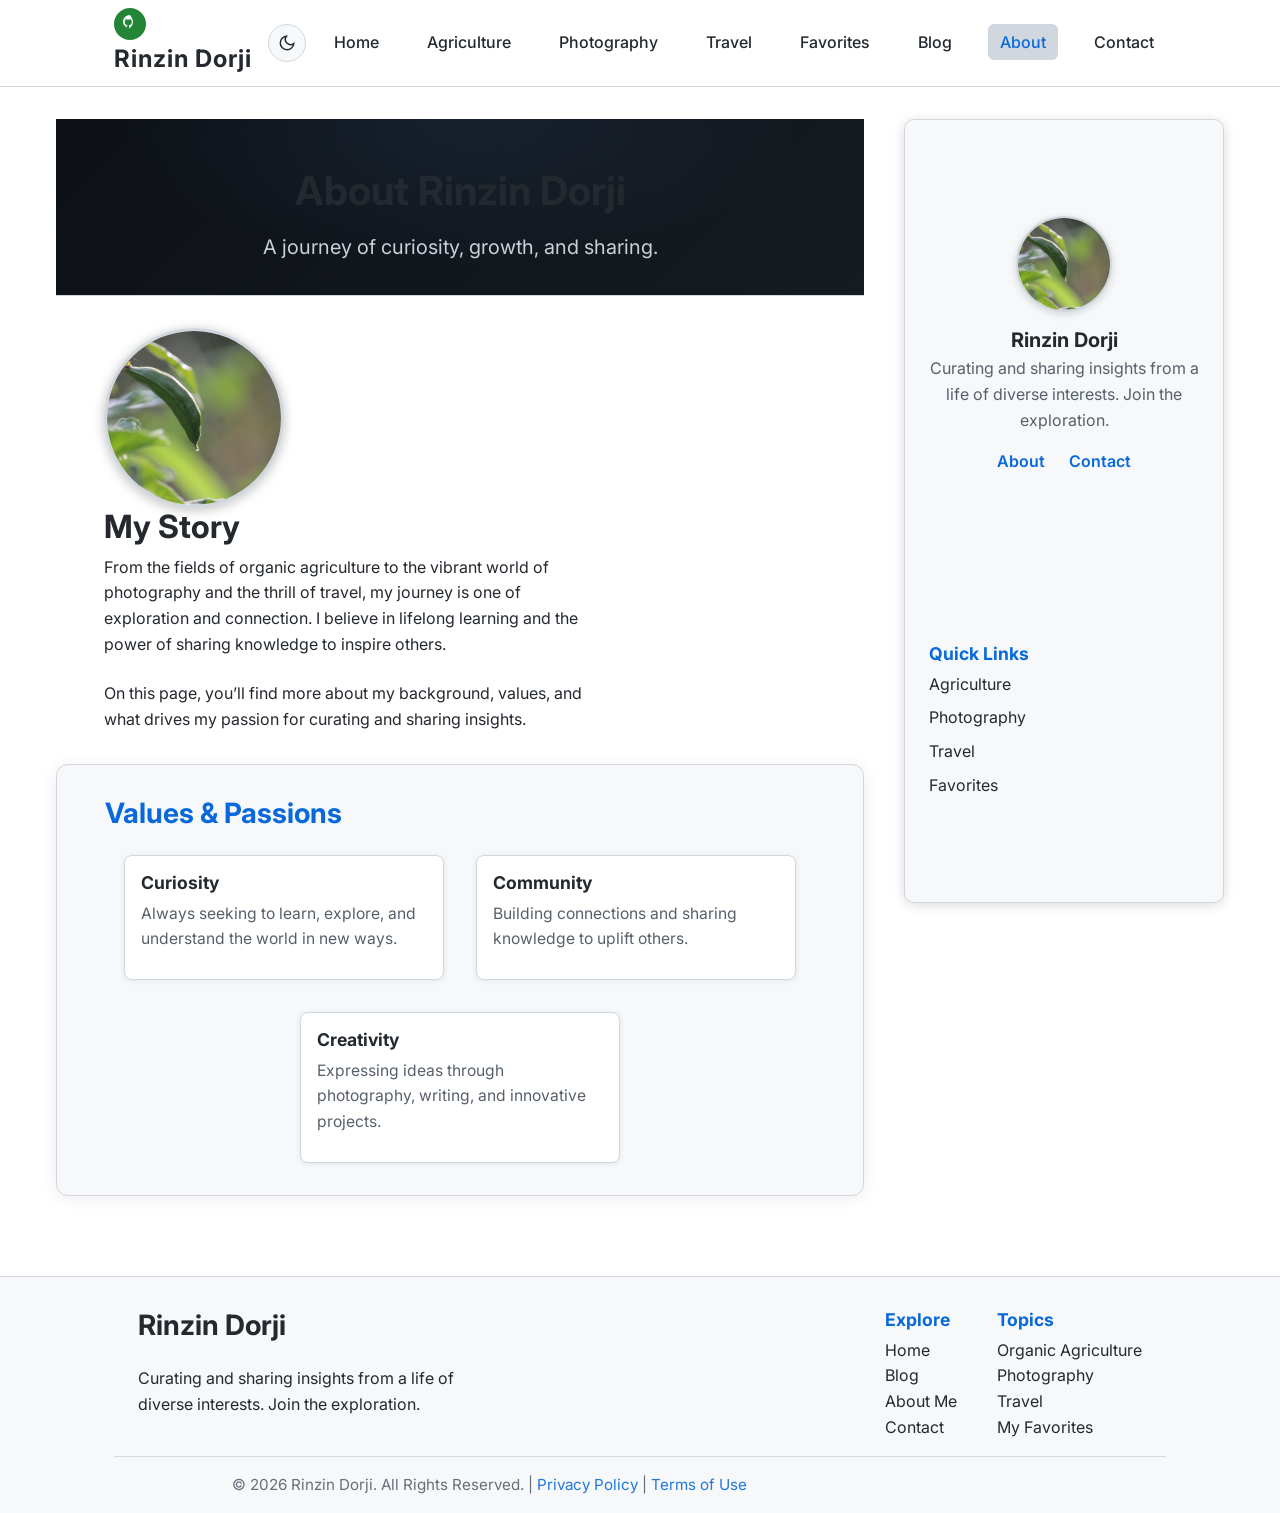
==== commit e5c9d256: "fix: visual appeal - contrast, headless scroll fallback, SEO og dims - style.css: hero gradient radi" ====
--- a/sub_pages/about.html
+++ b/sub_pages/about.html
@@ -8,6 +8,7 @@
     <meta name="author" content="Rinzin Dorji">
     <meta name="theme-color" content="#0d1117">
     <meta name="color-scheme" content="dark light">
+    <meta name="robots" content="index, follow">
     <link rel="canonical" href="https://rinzinzz.github.io/Org/sub_pages/about.html">
     <meta property="og:type" content="website">
     <meta property="og:title" content="About - Rinzin Dorji">
@@ -15,6 +16,8 @@
     <meta property="og:url" content="https://rinzinzz.github.io/Org/sub_pages/about.html">
     <meta property="og:site_name" content="Rinzin Dorji">
     <meta property="og:image" content="https://rinzinzz.github.io/Org/IMG_4759.JPG">
+    <meta property="og:image:width" content="1200">
+    <meta property="og:image:height" content="630">
     <meta property="og:image:alt" content="Portrait of Rinzin Dorji">
     <meta property="og:locale" content="en_US">
     <meta name="twitter:card" content="summary_large_image">
@@ -77,7 +80,7 @@
             <section class="intro-section animate-on-scroll" aria-labelledby="story-heading">
                 <div class="container intro-container">
                     <div class="intro-image">
-                        <img src="../IMG_4759.JPG" alt="Portrait of Rinzin Dorji" loading="lazy" decoding="async" width="180" height="180">
+                        <img src="../IMG_4759.JPG" srcset="../IMG_4759.JPG 1x, ../IMG_4759.JPG 2x" alt="Portrait of Rinzin Dorji" loading="lazy" decoding="async" width="400" height="400">
                     </div>
                     <div class="intro-text">
                         <h2 id="story-heading">My Story</h2>
@@ -114,7 +117,7 @@
         </div>
         <aside class="github-sidebar" aria-label="Sidebar">
             <section class="profile-card">
-                <img src="../IMG_4759.JPG" alt="Portrait of Rinzin Dorji" class="profile-avatar" loading="lazy" decoding="async" width="96" height="96">
+                <img src="../IMG_4759.JPG" srcset="../IMG_4759.JPG 1x, ../IMG_4759.JPG 2x" alt="Portrait of Rinzin Dorji" class="profile-avatar" loading="lazy" decoding="async" width="400" height="400">
                 <h3>Rinzin Dorji</h3>
                 <p>Curating and sharing insights from a life of diverse interests. Join the exploration.</p>
                 <ul class="profile-links">
--- a/style.css
+++ b/style.css
@@ -142,6 +142,16 @@
 .delay-3 { transition-delay: 0.3s; }
 .delay-4 { transition-delay: 0.4s; }
 
+/* Headless / no-JS fallback: ensure content is visible even if IntersectionObserver never fires */
+.no-js .animate-on-scroll {
+    opacity: 1;
+    transform: none;
+}
+/* Never hide images inside animate-on-scroll containers — prevents black rectangles in headless/file:// */
+.animate-on-scroll img {
+    opacity: 1 !important;
+}
+
 @media (prefers-reduced-motion: reduce) {
     .animate-on-scroll {
         transition: none;
@@ -603,7 +613,9 @@
 
 /* Hero Section */
 .hero-section {
-    background: var(--color-bg-secondary);
+    background: linear-gradient(135deg, #0d1117 0%, #161b22 100%);
+    /* subtle radial overlay for depth */
+    background-image: radial-gradient(ellipse at 50% 0%, rgba(88,166,255,0.08) 0%, transparent 60%), linear-gradient(135deg, #0d1117 0%, #161b22 100%);
     padding: 3rem 0 2rem 0;
     text-align: center;
     border-bottom: 1px solid var(--color-border);
@@ -624,7 +636,7 @@
 
 .hero-subtitle {
     font-size: 1.25rem;
-    color: var(--color-fg-muted);
+    color: #c9d1d9;
     margin-bottom: 2rem;
     max-width: 60ch;
     margin-left: auto;
